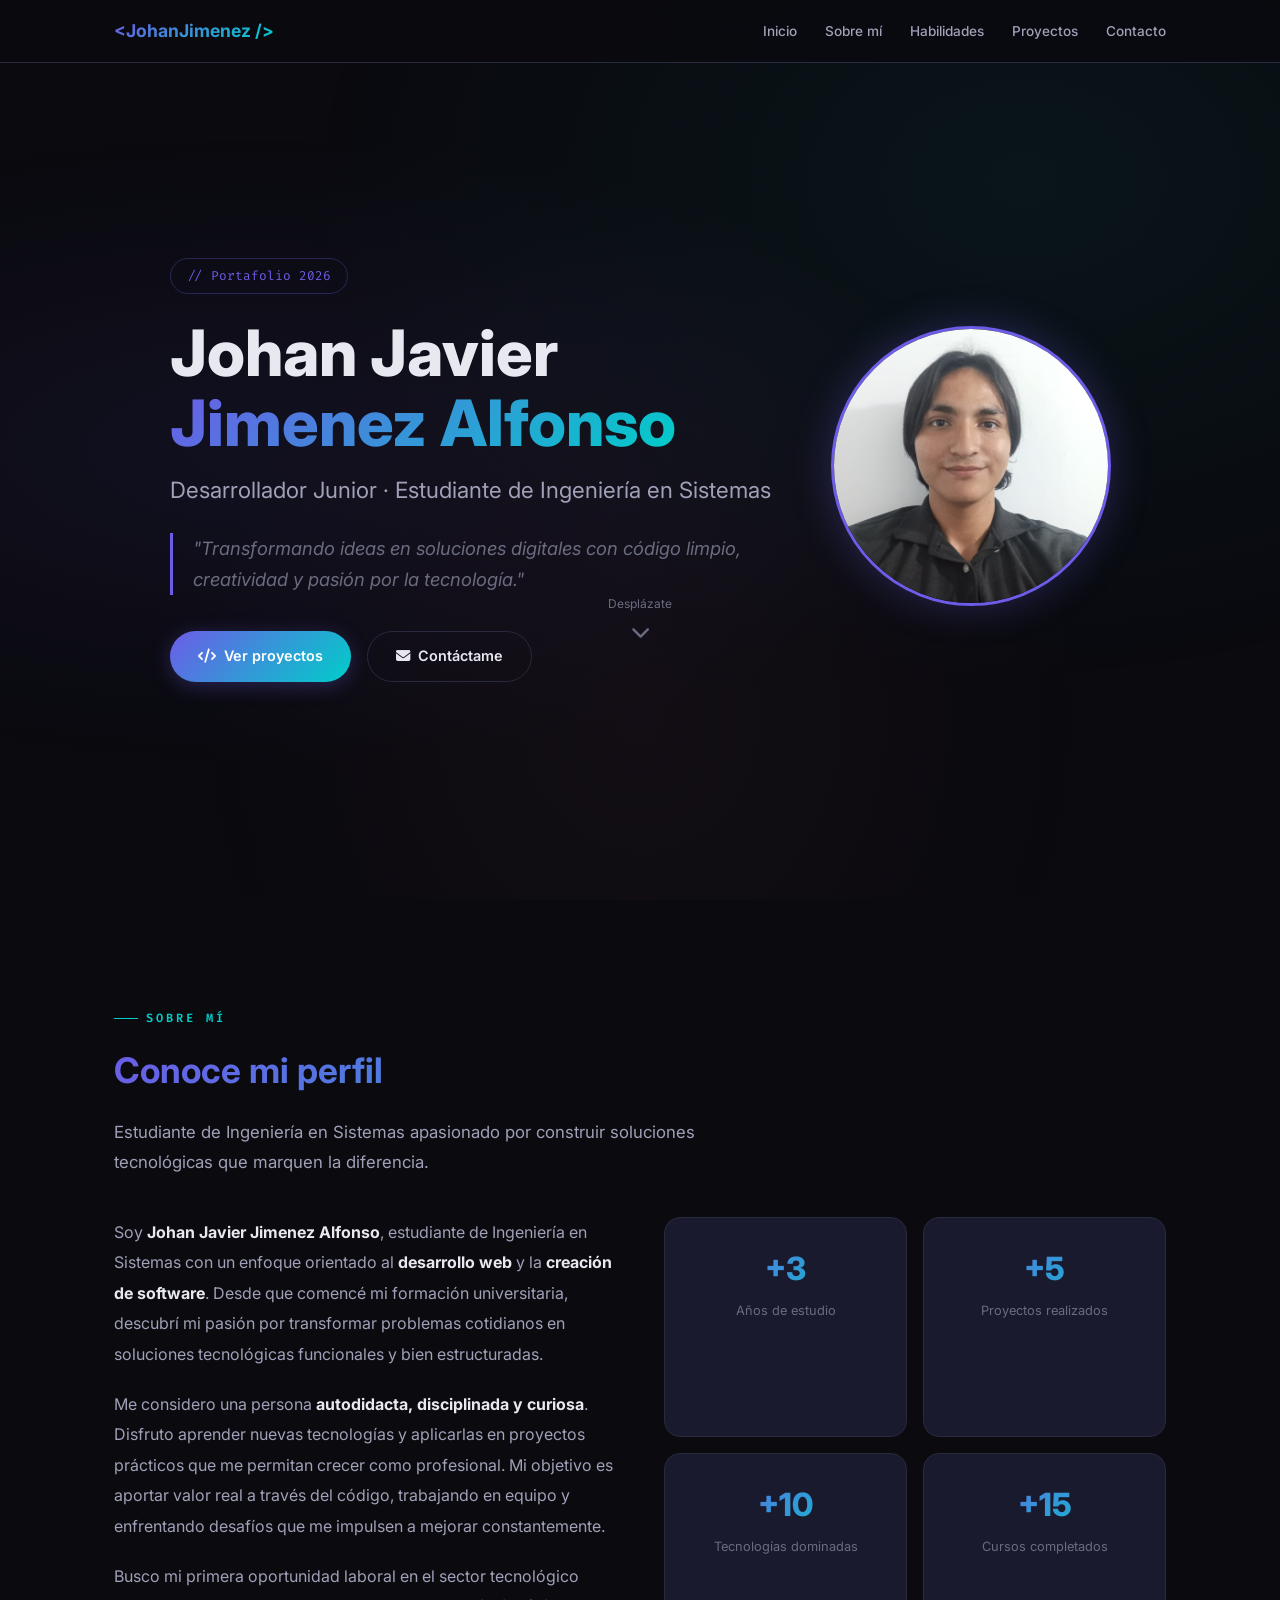
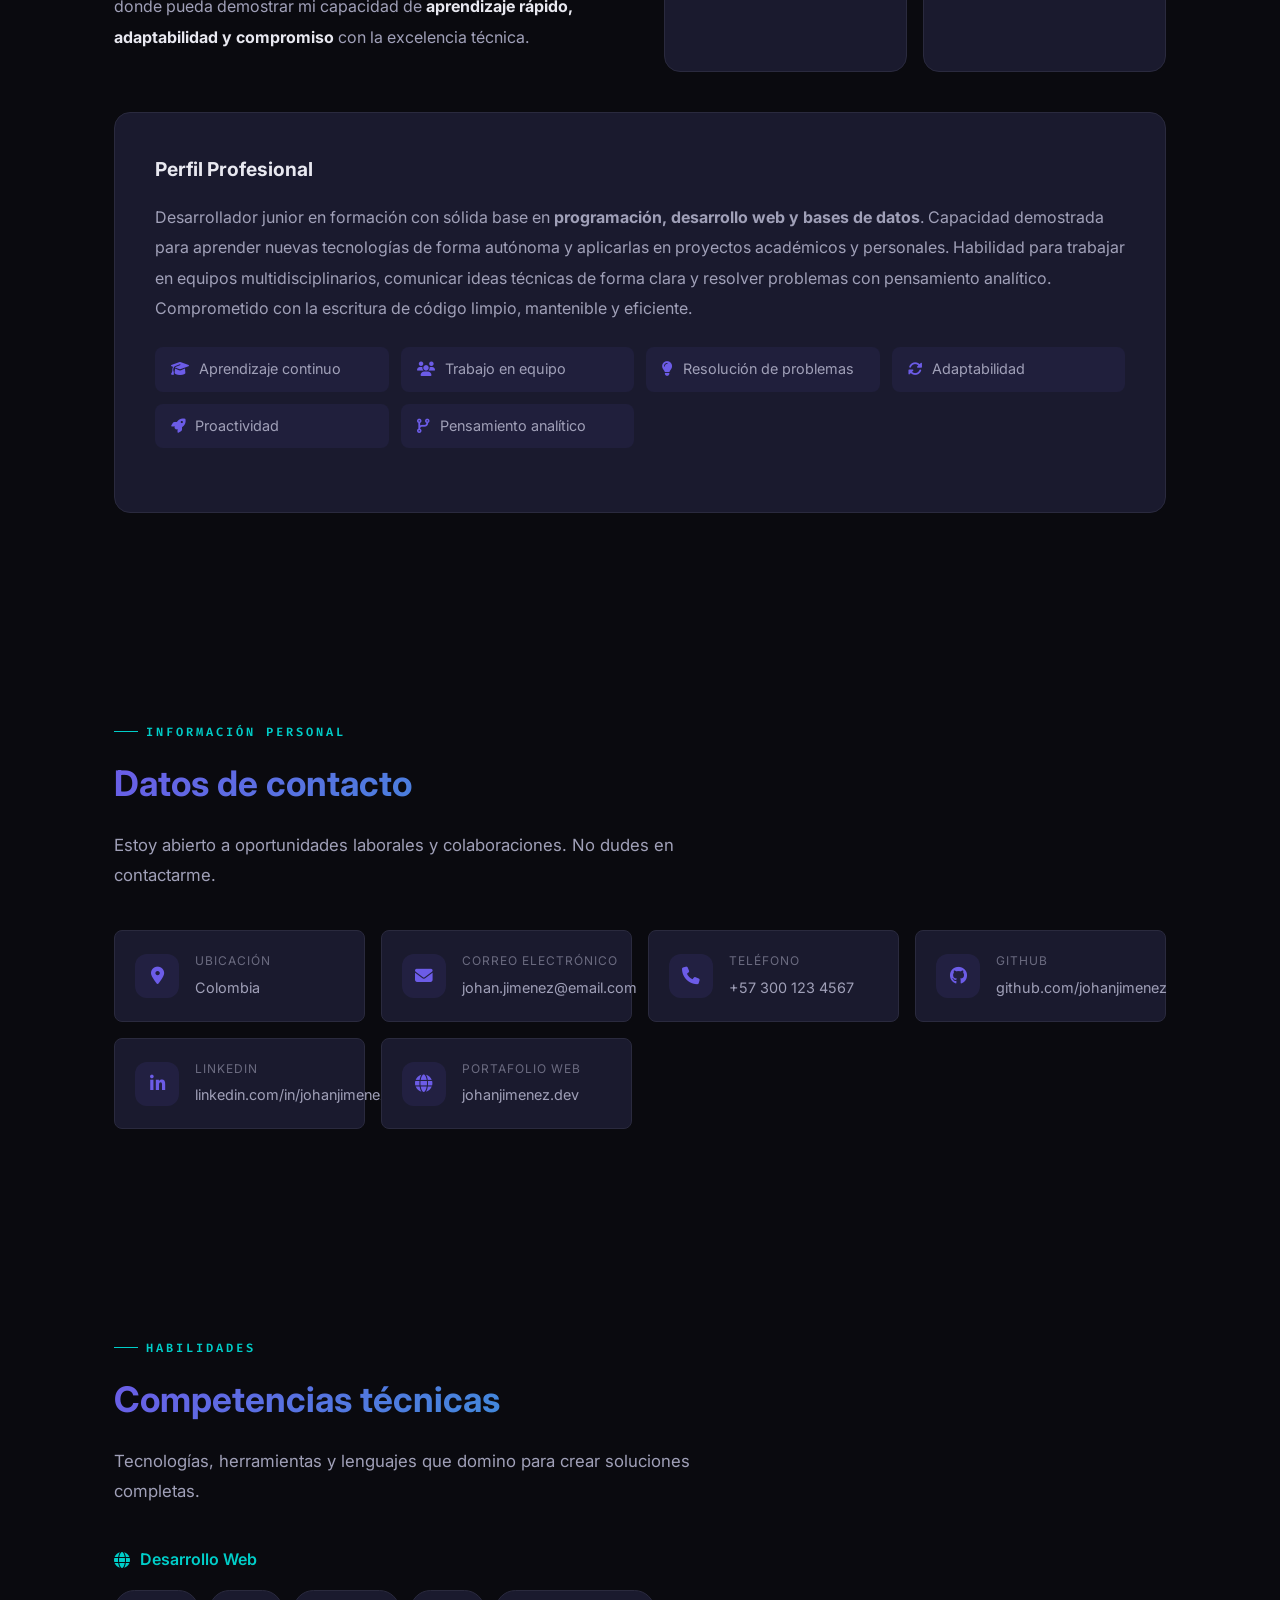
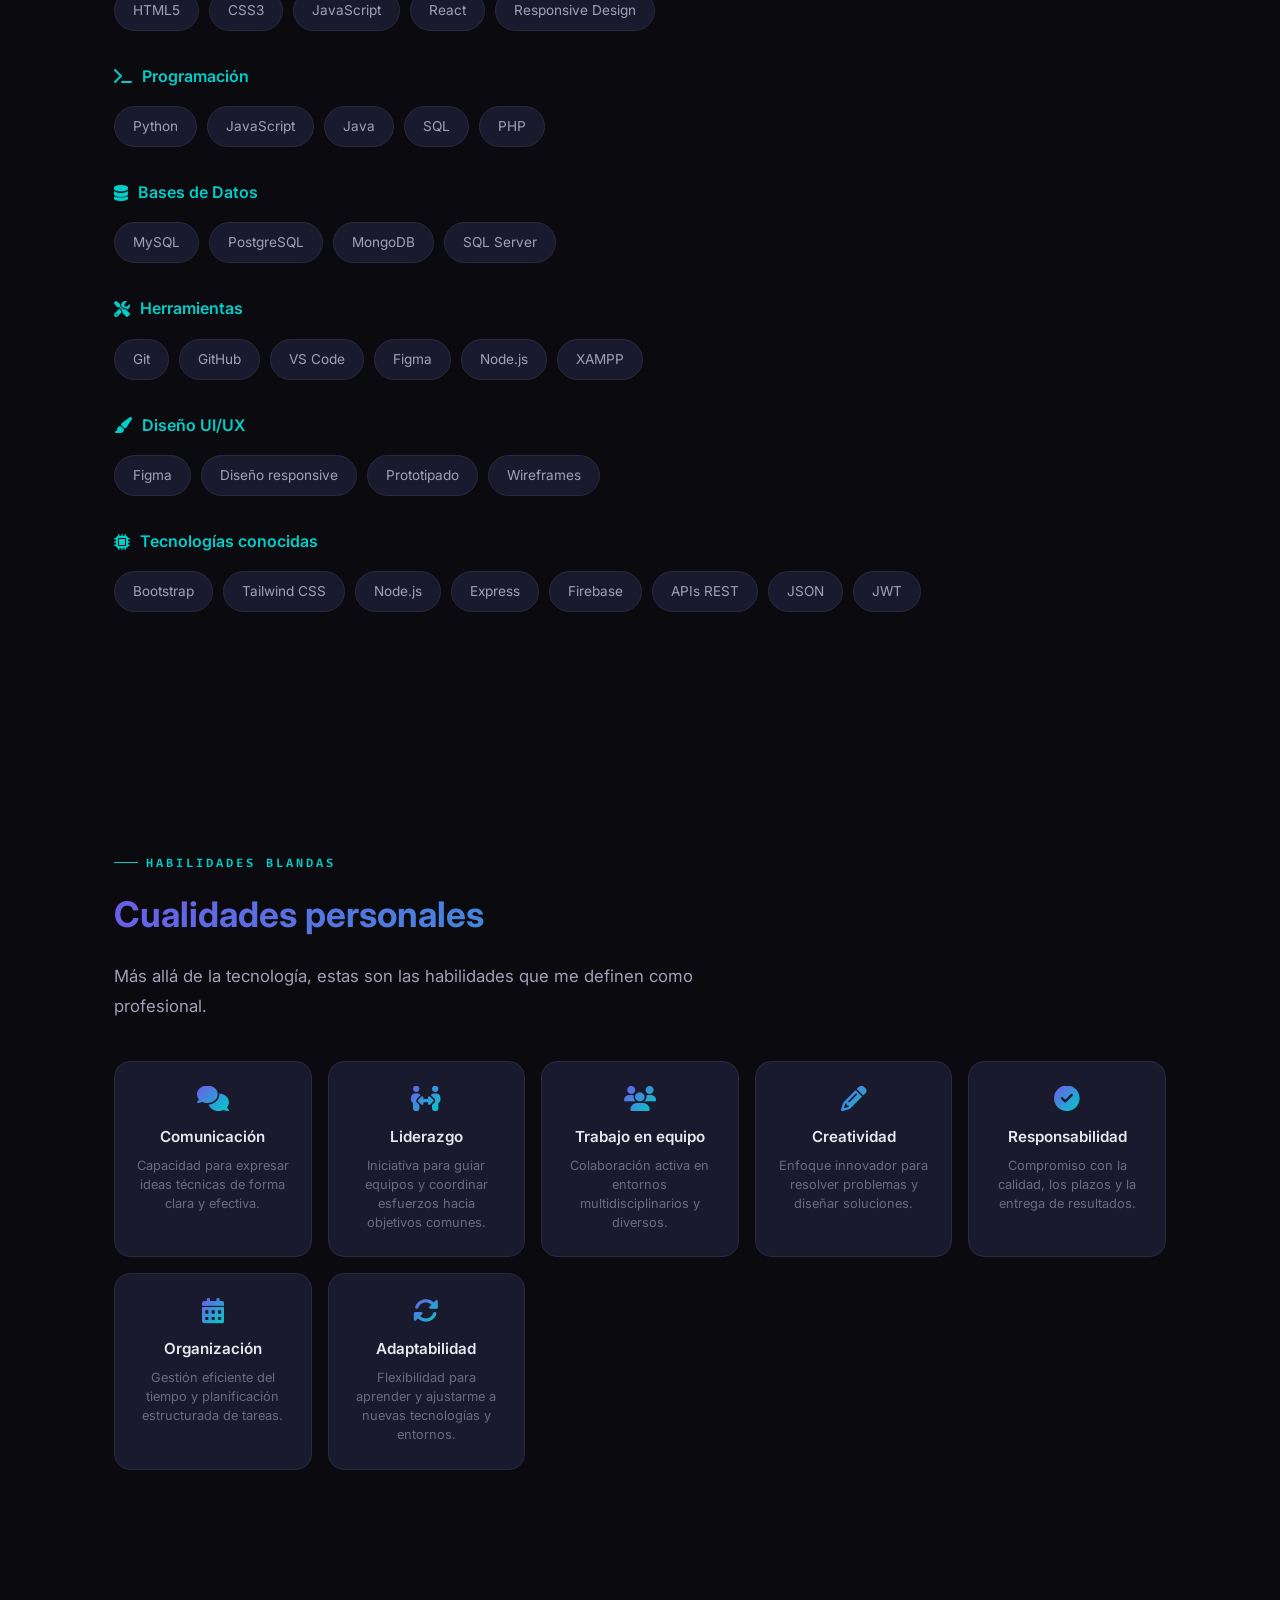
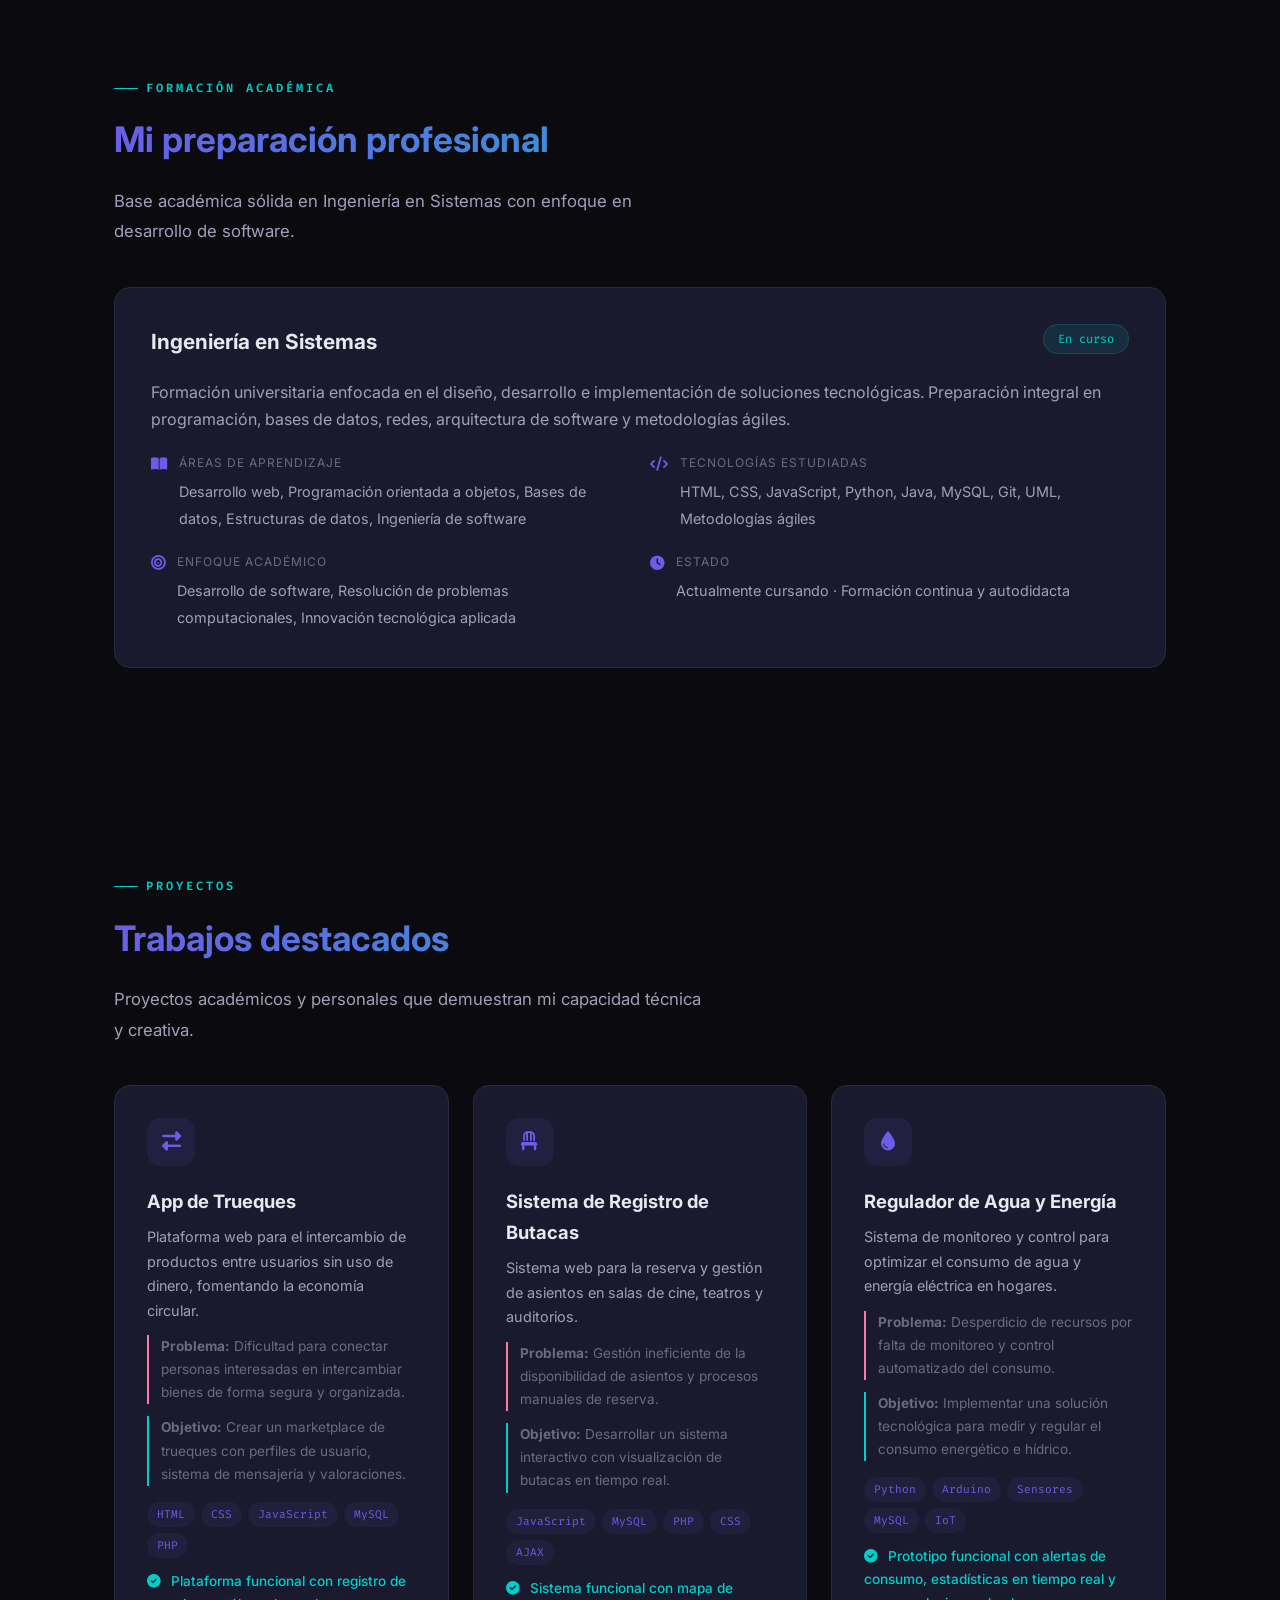
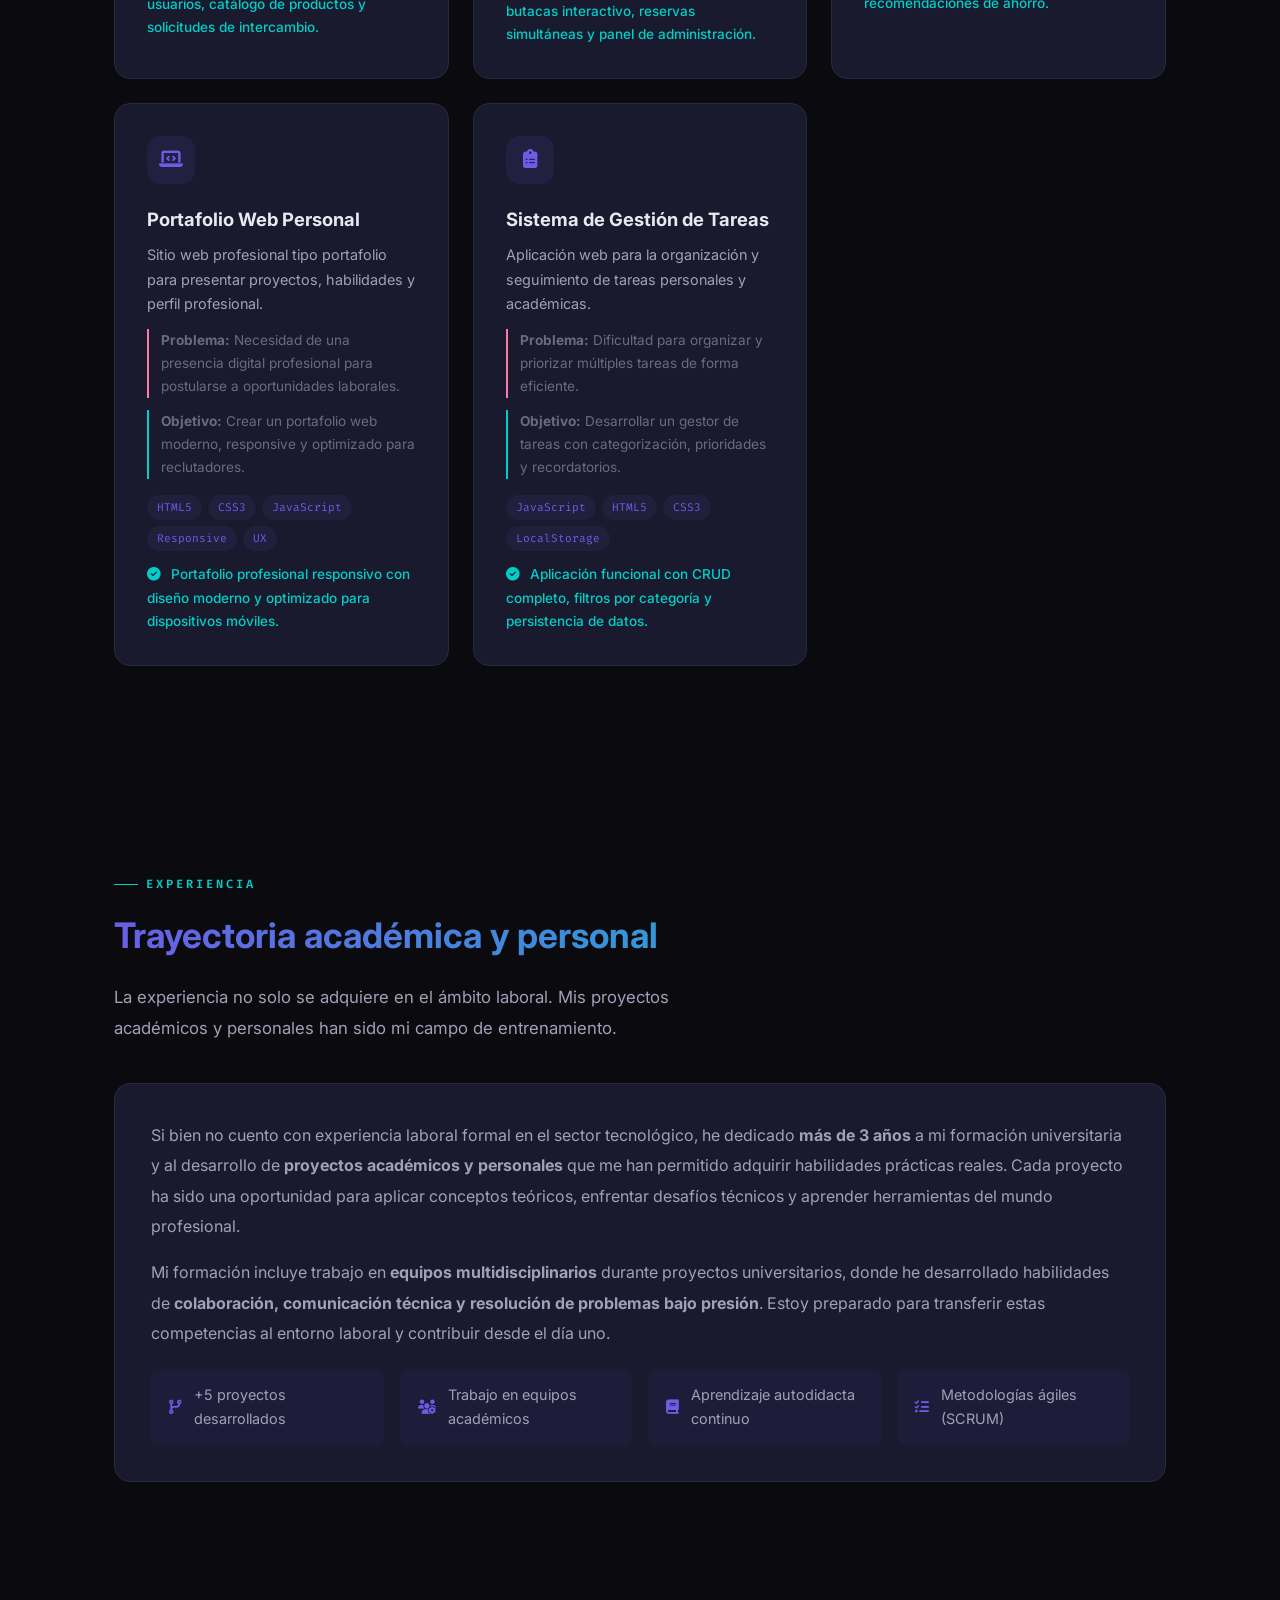
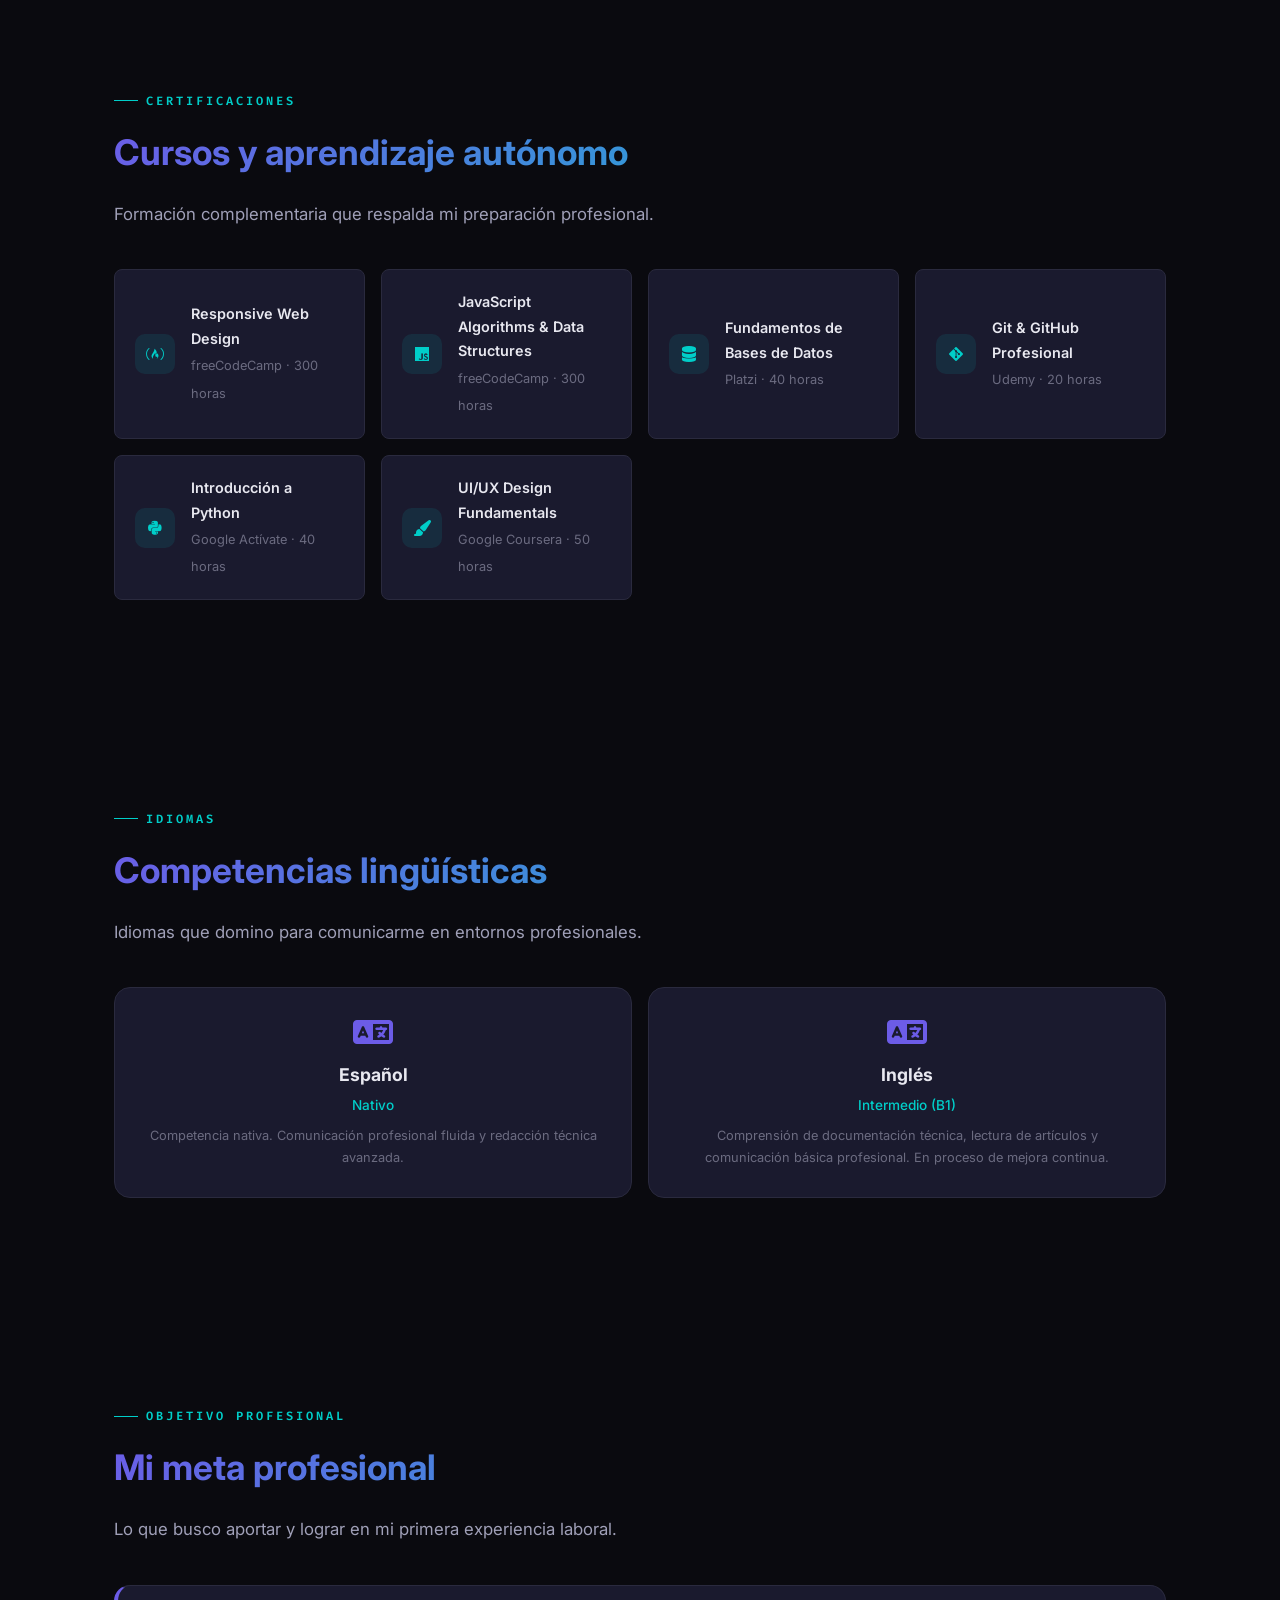
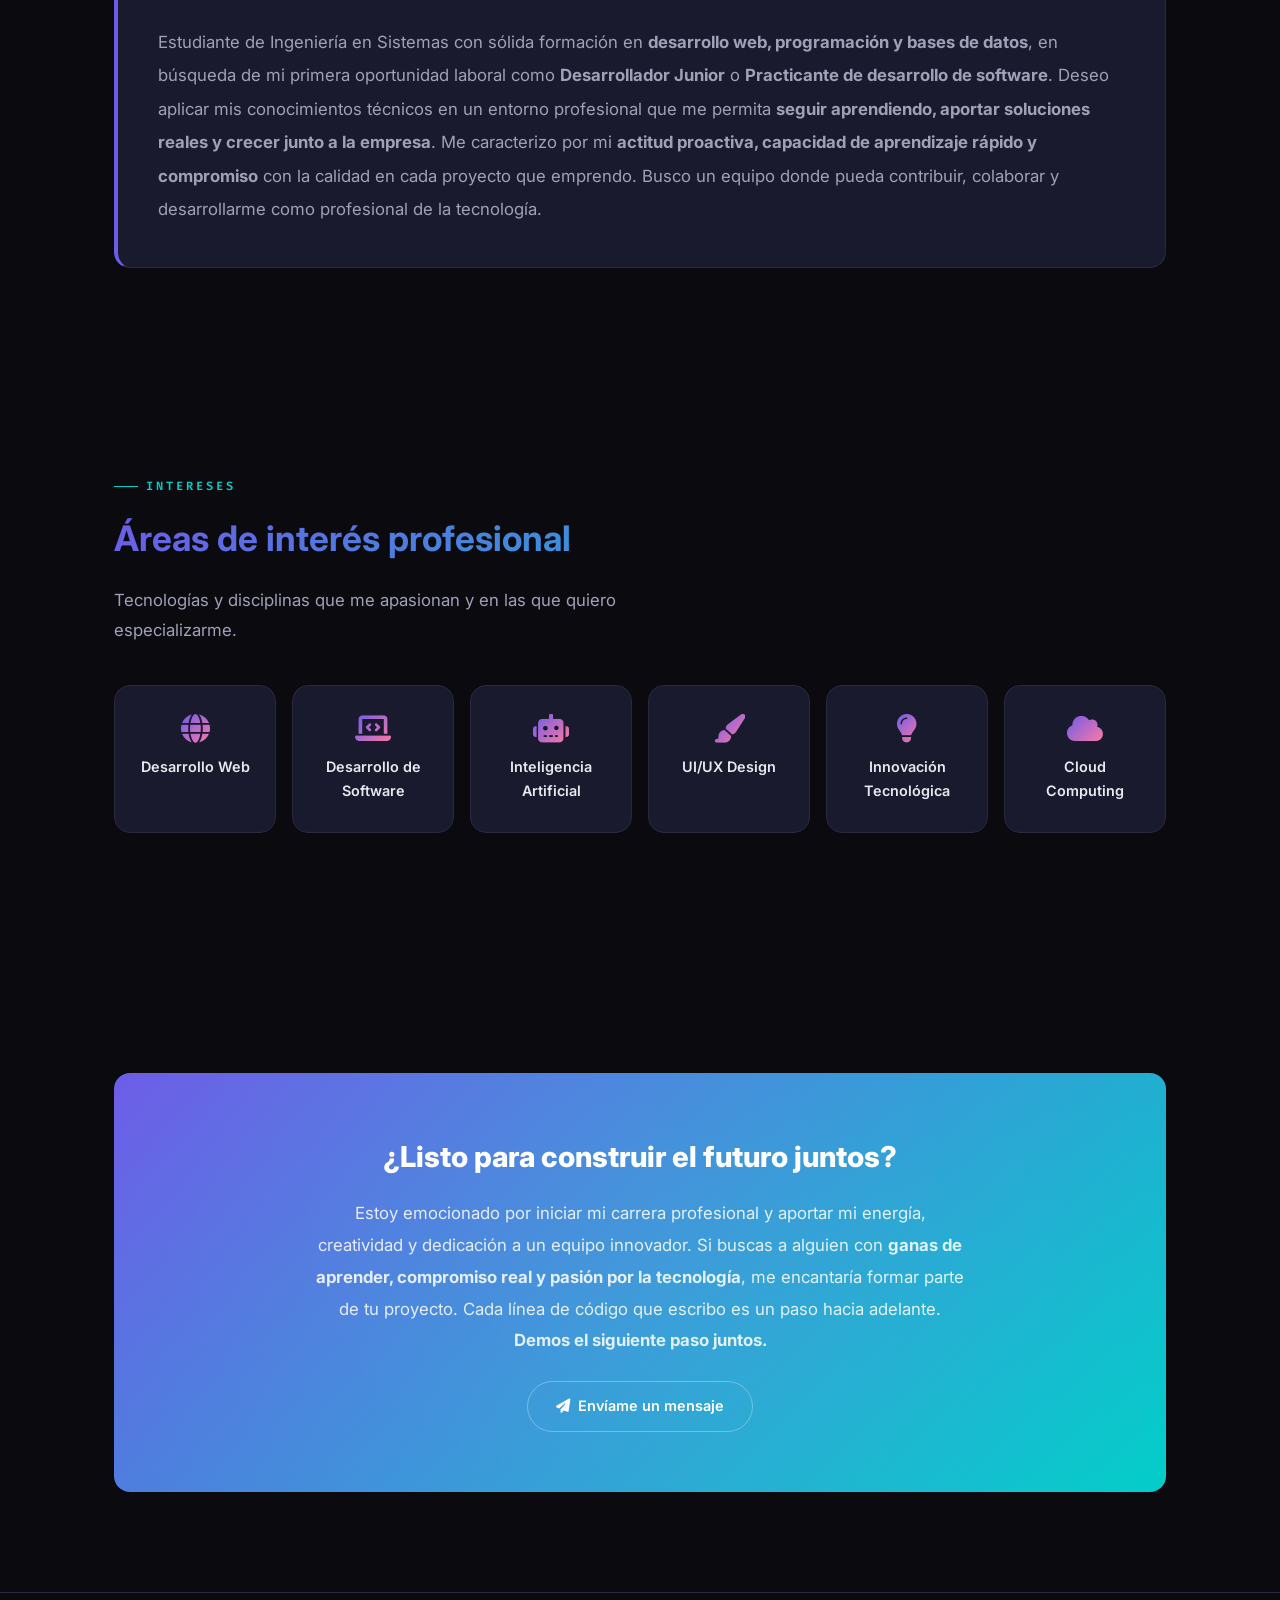
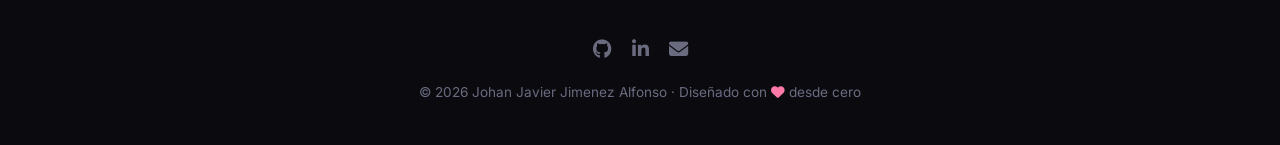
==== index.html @ e9d99a7e "Moviendo index a raiz" ====
<!DOCTYPE html>
<html lang="es">
<head>
    <meta charset="UTF-8">
    <meta name="viewport" content="width=device-width, initial-scale=1.0">
    <title>Johan Javier Jimenez Alfonso | Portafolio</title>
    <link rel="preconnect" href="https://fonts.googleapis.com">
    <link href="https://fonts.googleapis.com/css2?family=Inter:wght@300;400;500;600;700;800&family=Fira+Code:wght@400;500&display=swap" rel="stylesheet">
    <link rel="stylesheet" href="https://cdnjs.cloudflare.com/ajax/libs/font-awesome/6.5.1/css/all.min.css">
    <style>
        :root {
            --bg-primary: #0a0a0f;
            --bg-secondary: #12121a;
            --bg-card: #1a1a2e;
            --bg-card-hover: #1f1f35;
            --text-primary: #e8e8f0;
            --text-secondary: #a0a0b8;
            --text-muted: #6b6b80;
            --accent-1: #6c5ce7;
            --accent-2: #00cec9;
            --accent-3: #fd79a8;
            --accent-gradient: linear-gradient(135deg, #6c5ce7, #00cec9);
            --accent-gradient-2: linear-gradient(135deg, #6c5ce7, #fd79a8);
            --border-color: #2a2a3e;
            --shadow: 0 8px 32px rgba(0, 0, 0, 0.4);
            --radius: 16px;
            --radius-sm: 8px;
        }

        * {
            margin: 0;
            padding: 0;
            box-sizing: border-box;
        }

        html {
            scroll-behavior: smooth;
        }

        body {
            font-family: 'Inter', -apple-system, BlinkMacSystemFont, sans-serif;
            background: var(--bg-primary);
            color: var(--text-primary);
            line-height: 1.7;
            overflow-x: hidden;
        }

        body::before {
            content: '';
            position: fixed;
            top: 0;
            left: 0;
            width: 100%;
            height: 100%;
            background: radial-gradient(ellipse at 20% 50%, rgba(108, 92, 231, 0.08) 0%, transparent 50%),
                        radial-gradient(ellipse at 80% 20%, rgba(0, 206, 201, 0.06) 0%, transparent 50%),
                        radial-gradient(ellipse at 50% 80%, rgba(253, 121, 168, 0.04) 0%, transparent 50%);
            pointer-events: none;
            z-index: 0;
        }

        .container {
            max-width: 1100px;
            margin: 0 auto;
            padding: 0 24px;
            position: relative;
            z-index: 1;
        }

        nav {
            position: fixed;
            top: 0;
            left: 0;
            width: 100%;
            padding: 16px 0;
            background: rgba(10, 10, 15, 0.85);
            backdrop-filter: blur(20px);
            -webkit-backdrop-filter: blur(20px);
            border-bottom: 1px solid var(--border-color);
            z-index: 1000;
        }

        nav .container {
            display: flex;
            justify-content: space-between;
            align-items: center;
        }

        .nav-logo {
            font-size: 1.1rem;
            font-weight: 700;
            background: var(--accent-gradient);
            -webkit-background-clip: text;
            -webkit-text-fill-color: transparent;
            background-clip: text;
        }

        .nav-links {
            display: flex;
            gap: 28px;
            list-style: none;
        }

        .nav-links a {
            color: var(--text-secondary);
            text-decoration: none;
            font-size: 0.85rem;
            font-weight: 500;
            transition: color 0.3s;
            position: relative;
        }

        .nav-links a::after {
            content: '';
            position: absolute;
            bottom: -4px;
            left: 0;
            width: 0;
            height: 2px;
            background: var(--accent-gradient);
            transition: width 0.3s;
        }

        .nav-links a:hover {
            color: var(--text-primary);
        }

        .nav-links a:hover::after {
            width: 100%;
        }

        .nav-toggle {
            display: none;
            flex-direction: column;
            gap: 5px;
            cursor: pointer;
            background: none;
            border: none;
            padding: 4px;
        }

        .nav-toggle span {
            width: 24px;
            height: 2px;
            background: var(--text-primary);
            border-radius: 2px;
            transition: 0.3s;
        }

        section {
            padding: 100px 0;
        }

        .section-label {
            display: inline-flex;
            align-items: center;
            gap: 8px;
            font-size: 0.75rem;
            font-weight: 600;
            text-transform: uppercase;
            letter-spacing: 3px;
            color: var(--accent-2);
            margin-bottom: 12px;
            font-family: 'Fira Code', monospace;
        }

        .section-label::before {
            content: '';
            width: 24px;
            height: 1px;
            background: var(--accent-2);
        }

        .section-title {
            font-size: 2.2rem;
            font-weight: 700;
            margin-bottom: 16px;
            background: var(--accent-gradient);
            -webkit-background-clip: text;
            -webkit-text-fill-color: transparent;
            background-clip: text;
        }

        .section-subtitle {
            font-size: 1.05rem;
            color: var(--text-secondary);
            max-width: 600px;
            line-height: 1.8;
        }

        .hero {
            min-height: 100vh;
            display: flex;
            align-items: center;
            padding: 120px 0 80px;
            position: relative;
        }

        .hero-content {
            max-width: 800px;
        }

        .hero-wrapper {
            display: flex;
            align-items: center;
            gap: 60px;
        }

        .hero-image {
            flex-shrink: 0;
            animation: fadeInUp 0.6s ease-out 0.15s both;
        }

        .hero-image img {
            width: 280px;
            height: 280px;
            border-radius: 50%;
            object-fit: cover;
            border: 3px solid var(--accent-1);
            box-shadow: 0 0 40px rgba(108, 92, 231, 0.3);
            transition: transform 0.3s, box-shadow 0.3s;
        }

        .hero-image img:hover {
            transform: scale(1.05);
            box-shadow: 0 0 60px rgba(108, 92, 231, 0.5);
        }

        @media (max-width: 768px) {
            .hero-wrapper {
                flex-direction: column-reverse;
                gap: 32px;
                text-align: center;
            }
            .hero-image img {
                width: 200px;
                height: 200px;
            }
            .hero-phrase {
                margin-left: auto;
                margin-right: auto;
            }
            .hero-buttons {
                justify-content: center;
            }
        }

        .hero-badge {
            display: inline-block;
            padding: 6px 16px;
            border: 1px solid rgba(108, 92, 231, 0.3);
            border-radius: 100px;
            font-size: 0.8rem;
            color: var(--accent-1);
            margin-bottom: 24px;
            font-family: 'Fira Code', monospace;
            animation: fadeInUp 0.6s ease-out;
        }

        .hero-name {
            font-size: 4rem;
            font-weight: 800;
            line-height: 1.1;
            margin-bottom: 12px;
            animation: fadeInUp 0.6s ease-out 0.1s both;
        }

        .hero-name span {
            background: var(--accent-gradient);
            -webkit-background-clip: text;
            -webkit-text-fill-color: transparent;
            background-clip: text;
        }

        .hero-title {
            font-size: 1.4rem;
            font-weight: 400;
            color: var(--text-secondary);
            margin-bottom: 24px;
            animation: fadeInUp 0.6s ease-out 0.2s both;
        }

        .hero-phrase {
            font-size: 1.15rem;
            color: var(--text-muted);
            border-left: 3px solid var(--accent-1);
            padding-left: 20px;
            margin-bottom: 36px;
            font-style: italic;
            max-width: 600px;
            animation: fadeInUp 0.6s ease-out 0.3s both;
        }

        .hero-buttons {
            display: flex;
            gap: 16px;
            flex-wrap: wrap;
            animation: fadeInUp 0.6s ease-out 0.4s both;
        }

        .btn {
            display: inline-flex;
            align-items: center;
            gap: 8px;
            padding: 12px 28px;
            border-radius: 100px;
            font-size: 0.9rem;
            font-weight: 600;
            text-decoration: none;
            transition: all 0.3s;
            cursor: pointer;
            border: none;
            font-family: 'Inter', sans-serif;
        }

        .btn-primary {
            background: var(--accent-gradient);
            color: white;
            box-shadow: 0 4px 20px rgba(108, 92, 231, 0.3);
        }

        .btn-primary:hover {
            transform: translateY(-2px);
            box-shadow: 0 8px 30px rgba(108, 92, 231, 0.4);
        }

        .btn-outline {
            border: 1px solid var(--border-color);
            color: var(--text-primary);
            background: transparent;
        }

        .btn-outline:hover {
            border-color: var(--accent-1);
            background: rgba(108, 92, 231, 0.08);
            transform: translateY(-2px);
        }

        .hero-scroll {
            position: absolute;
            bottom: 40px;
            left: 50%;
            transform: translateX(-50%);
            display: flex;
            flex-direction: column;
            align-items: center;
            gap: 8px;
            color: var(--text-muted);
            font-size: 0.75rem;
            animation: bounce 2s infinite;
            cursor: pointer;
        }

        .hero-scroll i {
            font-size: 1.2rem;
        }

        .about-grid {
            display: grid;
            grid-template-columns: 1fr 1fr;
            gap: 48px;
            margin-top: 40px;
        }

        .about-text p {
            color: var(--text-secondary);
            margin-bottom: 20px;
            font-size: 1rem;
            line-height: 1.9;
        }

        .about-text strong {
            color: var(--text-primary);
        }

        .about-stats {
            display: grid;
            grid-template-columns: 1fr 1fr;
            gap: 16px;
        }

        .stat-card {
            background: var(--bg-card);
            border: 1px solid var(--border-color);
            border-radius: var(--radius);
            padding: 24px;
            text-align: center;
            transition: all 0.3s;
        }

        .stat-card:hover {
            border-color: var(--accent-1);
            transform: translateY(-4px);
            box-shadow: var(--shadow);
        }

        .stat-number {
            font-size: 2rem;
            font-weight: 800;
            background: var(--accent-gradient);
            -webkit-background-clip: text;
            -webkit-text-fill-color: transparent;
            background-clip: text;
        }

        .stat-label {
            font-size: 0.8rem;
            color: var(--text-muted);
            margin-top: 4px;
        }

        .profile-card {
            background: var(--bg-card);
            border: 1px solid var(--border-color);
            border-radius: var(--radius);
            padding: 40px;
            margin-top: 40px;
        }

        .profile-card p {
            color: var(--text-secondary);
            margin-bottom: 16px;
            line-height: 1.9;
        }

        .profile-card p:last-child {
            margin-bottom: 0;
        }

        .profile-traits {
            display: grid;
            grid-template-columns: repeat(auto-fit, minmax(200px, 1fr));
            gap: 12px;
            margin: 24px 0;
        }

        .trait {
            display: flex;
            align-items: center;
            gap: 10px;
            padding: 10px 16px;
            background: rgba(108, 92, 231, 0.08);
            border-radius: var(--radius-sm);
            font-size: 0.9rem;
            color: var(--text-secondary);
        }

        .trait i {
            color: var(--accent-1);
            font-size: 0.9rem;
        }

        .contact-grid {
            display: grid;
            grid-template-columns: repeat(auto-fit, minmax(240px, 1fr));
            gap: 16px;
            margin-top: 40px;
        }

        .contact-item {
            display: flex;
            align-items: center;
            gap: 16px;
            padding: 20px;
            background: var(--bg-card);
            border: 1px solid var(--border-color);
            border-radius: var(--radius-sm);
            transition: all 0.3s;
            text-decoration: none;
            color: var(--text-primary);
        }

        .contact-item:hover {
            border-color: var(--accent-1);
            transform: translateY(-2px);
        }

        .contact-icon {
            width: 44px;
            height: 44px;
            display: flex;
            align-items: center;
            justify-content: center;
            border-radius: 12px;
            background: rgba(108, 92, 231, 0.1);
            color: var(--accent-1);
            font-size: 1.1rem;
            flex-shrink: 0;
        }

        .contact-info label {
            display: block;
            font-size: 0.75rem;
            color: var(--text-muted);
            text-transform: uppercase;
            letter-spacing: 1px;
            margin-bottom: 2px;
        }

        .contact-info span {
            font-size: 0.9rem;
            color: var(--text-secondary);
        }

        .skills-container {
            margin-top: 40px;
        }

        .skills-category {
            margin-bottom: 32px;
        }

        .skills-category-title {
            font-size: 1rem;
            font-weight: 600;
            color: var(--accent-2);
            margin-bottom: 16px;
            display: flex;
            align-items: center;
            gap: 10px;
        }

        .skills-grid {
            display: flex;
            flex-wrap: wrap;
            gap: 10px;
        }

        .skill-tag {
            padding: 8px 18px;
            background: var(--bg-card);
            border: 1px solid var(--border-color);
            border-radius: 100px;
            font-size: 0.85rem;
            color: var(--text-secondary);
            transition: all 0.3s;
        }

        .skill-tag:hover {
            border-color: var(--accent-1);
            background: rgba(108, 92, 231, 0.08);
            color: var(--text-primary);
            transform: translateY(-2px);
        }

        .soft-skills-grid {
            display: grid;
            grid-template-columns: repeat(auto-fit, minmax(180px, 1fr));
            gap: 16px;
            margin-top: 40px;
        }

        .soft-skill-card {
            background: var(--bg-card);
            border: 1px solid var(--border-color);
            border-radius: var(--radius);
            padding: 24px 20px;
            text-align: center;
            transition: all 0.3s;
        }

        .soft-skill-card:hover {
            border-color: var(--accent-1);
            transform: translateY(-4px);
            box-shadow: var(--shadow);
        }

        .soft-skill-card i {
            font-size: 1.6rem;
            margin-bottom: 12px;
            background: var(--accent-gradient);
            -webkit-background-clip: text;
            -webkit-text-fill-color: transparent;
            background-clip: text;
        }

        .soft-skill-card h4 {
            font-size: 0.95rem;
            font-weight: 600;
            margin-bottom: 6px;
        }

        .soft-skill-card p {
            font-size: 0.8rem;
            color: var(--text-muted);
            line-height: 1.5;
        }

        .education-card {
            background: var(--bg-card);
            border: 1px solid var(--border-color);
            border-radius: var(--radius);
            padding: 36px;
            margin-top: 40px;
        }

        .education-header {
            display: flex;
            justify-content: space-between;
            align-items: flex-start;
            flex-wrap: wrap;
            gap: 12px;
            margin-bottom: 20px;
        }

        .education-header h3 {
            font-size: 1.3rem;
            font-weight: 700;
        }

        .education-badge {
            padding: 4px 14px;
            background: rgba(0, 206, 201, 0.1);
            border: 1px solid rgba(0, 206, 201, 0.2);
            border-radius: 100px;
            font-size: 0.75rem;
            color: var(--accent-2);
            font-family: 'Fira Code', monospace;
        }

        .education-details {
            display: grid;
            grid-template-columns: 1fr 1fr;
            gap: 20px;
            margin-top: 20px;
        }

        .education-detail-item {
            display: flex;
            gap: 12px;
        }

        .education-detail-item i {
            color: var(--accent-1);
            margin-top: 4px;
            font-size: 0.9rem;
        }

        .education-detail-item div label {
            display: block;
            font-size: 0.75rem;
            color: var(--text-muted);
            text-transform: uppercase;
            letter-spacing: 1px;
            margin-bottom: 4px;
        }

        .education-detail-item div span {
            font-size: 0.9rem;
            color: var(--text-secondary);
        }

        .projects-grid {
            display: grid;
            grid-template-columns: repeat(auto-fit, minmax(320px, 1fr));
            gap: 24px;
            margin-top: 40px;
        }

        .project-card {
            background: var(--bg-card);
            border: 1px solid var(--border-color);
            border-radius: var(--radius);
            padding: 32px;
            transition: all 0.3s;
        }

        .project-card:hover {
            border-color: var(--accent-1);
            transform: translateY(-6px);
            box-shadow: var(--shadow);
        }

        .project-icon {
            width: 48px;
            height: 48px;
            display: flex;
            align-items: center;
            justify-content: center;
            border-radius: 14px;
            background: rgba(108, 92, 231, 0.1);
            color: var(--accent-1);
            font-size: 1.2rem;
            margin-bottom: 20px;
        }

        .project-card h3 {
            font-size: 1.15rem;
            font-weight: 700;
            margin-bottom: 8px;
        }

        .project-card .project-desc {
            color: var(--text-secondary);
            font-size: 0.9rem;
            line-height: 1.7;
            margin-bottom: 12px;
        }

        .project-card .project-problem {
            font-size: 0.85rem;
            color: var(--text-muted);
            margin-bottom: 12px;
            padding-left: 12px;
            border-left: 2px solid var(--accent-3);
        }

        .project-card .project-goal {
            font-size: 0.85rem;
            color: var(--text-muted);
            margin-bottom: 16px;
            padding-left: 12px;
            border-left: 2px solid var(--accent-2);
        }

        .project-tech {
            display: flex;
            flex-wrap: wrap;
            gap: 6px;
            margin-bottom: 12px;
        }

        .project-tech span {
            padding: 3px 10px;
            background: rgba(108, 92, 231, 0.08);
            border-radius: 100px;
            font-size: 0.7rem;
            color: var(--accent-1);
            font-family: 'Fira Code', monospace;
        }

        .project-result {
            font-size: 0.85rem;
            color: var(--accent-2);
            font-weight: 500;
        }

        .project-result i {
            margin-right: 6px;
        }

        .experience-content {
            background: var(--bg-card);
            border: 1px solid var(--border-color);
            border-radius: var(--radius);
            padding: 36px;
            margin-top: 40px;
        }

        .experience-content p {
            color: var(--text-secondary);
            line-height: 1.9;
            margin-bottom: 16px;
        }

        .experience-highlights {
            display: grid;
            grid-template-columns: repeat(auto-fit, minmax(220px, 1fr));
            gap: 16px;
            margin-top: 20px;
        }

        .exp-highlight {
            display: flex;
            align-items: center;
            gap: 12px;
            padding: 14px 18px;
            background: rgba(108, 92, 231, 0.06);
            border-radius: var(--radius-sm);
            font-size: 0.9rem;
            color: var(--text-secondary);
        }

        .exp-highlight i {
            color: var(--accent-1);
        }

        .certs-grid {
            display: grid;
            grid-template-columns: repeat(auto-fit, minmax(250px, 1fr));
            gap: 16px;
            margin-top: 40px;
        }

        .cert-card {
            background: var(--bg-card);
            border: 1px solid var(--border-color);
            border-radius: var(--radius-sm);
            padding: 20px;
            display: flex;
            align-items: center;
            gap: 16px;
            transition: all 0.3s;
        }

        .cert-card:hover {
            border-color: var(--accent-1);
        }

        .cert-icon {
            width: 40px;
            height: 40px;
            display: flex;
            align-items: center;
            justify-content: center;
            border-radius: 10px;
            background: rgba(0, 206, 201, 0.1);
            color: var(--accent-2);
            flex-shrink: 0;
        }

        .cert-info h4 {
            font-size: 0.9rem;
            font-weight: 600;
        }

        .cert-info span {
            font-size: 0.8rem;
            color: var(--text-muted);
        }

        .languages-grid {
            display: grid;
            grid-template-columns: repeat(auto-fit, minmax(200px, 1fr));
            gap: 16px;
            margin-top: 40px;
        }

        .language-card {
            background: var(--bg-card);
            border: 1px solid var(--border-color);
            border-radius: var(--radius);
            padding: 28px 24px;
            text-align: center;
            transition: all 0.3s;
        }

        .language-card:hover {
            border-color: var(--accent-1);
            transform: translateY(-4px);
        }

        .language-card i {
            font-size: 2rem;
            margin-bottom: 12px;
            color: var(--accent-1);
        }

        .language-card h4 {
            font-size: 1.1rem;
            font-weight: 700;
            margin-bottom: 4px;
        }

        .language-card .level {
            font-size: 0.85rem;
            color: var(--accent-2);
            font-weight: 500;
        }

        .language-card .desc {
            font-size: 0.8rem;
            color: var(--text-muted);
            margin-top: 8px;
        }

        .objective-box {
            background: var(--bg-card);
            border: 1px solid var(--border-color);
            border-radius: var(--radius);
            padding: 40px;
            margin-top: 40px;
            border-left: 4px solid var(--accent-1);
        }

        .objective-box p {
            color: var(--text-secondary);
            line-height: 2;
            font-size: 1.05rem;
        }

        .interests-grid {
            display: grid;
            grid-template-columns: repeat(auto-fit, minmax(160px, 1fr));
            gap: 16px;
            margin-top: 40px;
        }

        .interest-card {
            background: var(--bg-card);
            border: 1px solid var(--border-color);
            border-radius: var(--radius);
            padding: 28px 20px;
            text-align: center;
            transition: all 0.3s;
        }

        .interest-card:hover {
            border-color: var(--accent-1);
            transform: translateY(-4px);
            box-shadow: var(--shadow);
        }

        .interest-card i {
            font-size: 1.8rem;
            margin-bottom: 12px;
            background: var(--accent-gradient-2);
            -webkit-background-clip: text;
            -webkit-text-fill-color: transparent;
            background-clip: text;
        }

        .interest-card h4 {
            font-size: 0.9rem;
            font-weight: 600;
        }

        .final-message {
            background: var(--accent-gradient);
            border-radius: var(--radius);
            padding: 60px 48px;
            text-align: center;
            margin-top: 40px;
            position: relative;
            overflow: hidden;
        }

        .final-message::before {
            content: '';
            position: absolute;
            top: -50%;
            left: -50%;
            width: 200%;
            height: 200%;
            background: radial-gradient(circle, rgba(255,255,255,0.05) 0%, transparent 60%);
            animation: rotate 20s linear infinite;
        }

        @keyframes rotate {
            from { transform: rotate(0deg); }
            to { transform: rotate(360deg); }
        }

        .final-message h2 {
            font-size: 1.8rem;
            font-weight: 800;
            color: white;
            margin-bottom: 16px;
            position: relative;
        }

        .final-message p {
            color: rgba(255, 255, 255, 0.85);
            font-size: 1.05rem;
            max-width: 650px;
            margin: 0 auto 24px;
            line-height: 1.9;
            position: relative;
        }

        .final-message .btn-outline {
            border-color: rgba(255,255,255,0.3);
            color: white;
            position: relative;
        }

        .final-message .btn-outline:hover {
            border-color: white;
            background: rgba(255,255,255,0.1);
        }

        footer {
            padding: 40px 0;
            border-top: 1px solid var(--border-color);
            text-align: center;
        }

        footer p {
            color: var(--text-muted);
            font-size: 0.85rem;
        }

        footer .social-links {
            display: flex;
            justify-content: center;
            gap: 20px;
            margin-bottom: 16px;
        }

        footer .social-links a {
            color: var(--text-muted);
            font-size: 1.2rem;
            transition: all 0.3s;
        }

        footer .social-links a:hover {
            color: var(--accent-1);
            transform: translateY(-2px);
        }

        @keyframes fadeInUp {
            from {
                opacity: 0;
                transform: translateY(30px);
            }
            to {
                opacity: 1;
                transform: translateY(0);
            }
        }

        @keyframes bounce {
            0%, 20%, 50%, 80%, 100% { transform: translateX(-50%) translateY(0); }
            40% { transform: translateX(-50%) translateY(-8px); }
            60% { transform: translateX(-50%) translateY(-4px); }
        }

        @media (max-width: 768px) {
            .hero-name {
                font-size: 2.5rem;
            }
            .hero-title {
                font-size: 1.1rem;
            }
            .section-title {
                font-size: 1.6rem;
            }
            .about-grid {
                grid-template-columns: 1fr;
                gap: 32px;
            }
            .nav-links {
                display: none;
                flex-direction: column;
                position: absolute;
                top: 100%;
                left: 0;
                width: 100%;
                background: rgba(10, 10, 15, 0.98);
                padding: 20px 24px;
                border-bottom: 1px solid var(--border-color);
            }
            .nav-links.active {
                display: flex;
            }
            .nav-toggle {
                display: flex;
            }
            .education-details {
                grid-template-columns: 1fr;
            }
            .projects-grid {
                grid-template-columns: 1fr;
            }
            .final-message {
                padding: 40px 24px;
            }
            .hero {
                padding: 100px 0 60px;
            }
            section {
                padding: 60px 0;
            }
            .profile-card {
                padding: 24px;
            }
            .experience-content {
                padding: 24px;
            }
            .objective-box {
                padding: 24px;
            }
            .education-card {
                padding: 24px;
            }
            .about-stats {
                grid-template-columns: 1fr 1fr;
            }
        }

        @media (max-width: 480px) {
            .hero-name {
                font-size: 1.8rem;
            }
            .container {
                padding: 0 16px;
            }
            .about-stats {
                grid-template-columns: 1fr;
            }
        }
    </style>
</head>
<body>

    <nav>
        <div class="container">
            <span class="nav-logo">&lt;JohanJimenez /&gt;</span>
            <button class="nav-toggle" id="navToggle" aria-label="Menú">
                <span></span><span></span><span></span>
            </button>
            <ul class="nav-links" id="navLinks">
                <li><a href="#inicio">Inicio</a></li>
                <li><a href="#sobre-mi">Sobre mí</a></li>
                <li><a href="#habilidades">Habilidades</a></li>
                <li><a href="#proyectos">Proyectos</a></li>
                <li><a href="#contacto">Contacto</a></li>
            </ul>
        </div>
    </nav>

    <section class="hero" id="inicio">
        <div class="container">
            <div class="hero-wrapper">
                <div class="hero-content">
                    <div class="hero-badge">// Portafolio 2026</div>
                    <h1 class="hero-name">Johan Javier<br><span>Jimenez Alfonso</span></h1>
                    <p class="hero-title">Desarrollador Junior &middot; Estudiante de Ingeniería en Sistemas</p>
                    <p class="hero-phrase">"Transformando ideas en soluciones digitales con código limpio, creatividad y pasión por la tecnología."</p>
                    <div class="hero-buttons">
                        <a href="#proyectos" class="btn btn-primary">
                            <i class="fas fa-code"></i> Ver proyectos
                        </a>
                        <a href="#contacto" class="btn btn-outline">
                            <i class="fas fa-envelope"></i> Contáctame
                        </a>
                    </div>
                </div>
                <div class="hero-image">
                    <img src="../img/WhatsApp Image 2026-06-14 at 11.45.46 AM.jpeg" alt="Johan Javier Jimenez Alfonso">
                </div>
            </div>
            <div class="hero-scroll">
                <span>Desplázate</span>
                <i class="fas fa-chevron-down"></i>
            </div>
        </div>
    </section>

    <section id="sobre-mi">
        <div class="container">
            <div class="section-label">Sobre mí</div>
            <h2 class="section-title">Conoce mi perfil</h2>
            <p class="section-subtitle">Estudiante de Ingeniería en Sistemas apasionado por construir soluciones tecnológicas que marquen la diferencia.</p>

            <div class="about-grid">
                <div class="about-text">
                    <p>
                        Soy <strong>Johan Javier Jimenez Alfonso</strong>, estudiante de Ingeniería en Sistemas con un enfoque 
                        orientado al <strong>desarrollo web</strong> y la <strong>creación de software</strong>. Desde que comencé 
                        mi formación universitaria, descubrí mi pasión por transformar problemas cotidianos en soluciones 
                        tecnológicas funcionales y bien estructuradas.
                    </p>
                    <p>
                        Me considero una persona <strong>autodidacta, disciplinada y curiosa</strong>. Disfruto aprender 
                        nuevas tecnologías y aplicarlas en proyectos prácticos que me permitan crecer como profesional. 
                        Mi objetivo es aportar valor real a través del código, trabajando en equipo y enfrentando 
                        desafíos que me impulsen a mejorar constantemente.
                    </p>
                    <p>
                        Busco mi primera oportunidad laboral en el sector tecnológico donde pueda demostrar mi 
                        capacidad de <strong>aprendizaje rápido, adaptabilidad y compromiso</strong> con la excelencia 
                        técnica.
                    </p>
                </div>
                <div class="about-stats">
                    <div class="stat-card">
                        <div class="stat-number">+3</div>
                        <div class="stat-label">Años de estudio</div>
                    </div>
                    <div class="stat-card">
                        <div class="stat-number">+5</div>
                        <div class="stat-label">Proyectos realizados</div>
                    </div>
                    <div class="stat-card">
                        <div class="stat-number">+10</div>
                        <div class="stat-label">Tecnologías dominadas</div>
                    </div>
                    <div class="stat-card">
                        <div class="stat-number">+15</div>
                        <div class="stat-label">Cursos completados</div>
                    </div>
                </div>
            </div>

            <div class="profile-card">
                <h3 style="margin-bottom: 16px; font-size: 1.2rem;">Perfil Profesional</h3>
                <p>
                    Desarrollador junior en formación con sólida base en <strong>programación, desarrollo web 
                    y bases de datos</strong>. Capacidad demostrada para aprender nuevas tecnologías de forma 
                    autónoma y aplicarlas en proyectos académicos y personales. Habilidad para trabajar en 
                    equipos multidisciplinarios, comunicar ideas técnicas de forma clara y resolver problemas 
                    con pensamiento analítico. Comprometido con la escritura de código limpio, mantenible 
                    y eficiente.
                </p>
                <div class="profile-traits">
                    <div class="trait"><i class="fas fa-graduation-cap"></i> Aprendizaje continuo</div>
                    <div class="trait"><i class="fas fa-users"></i> Trabajo en equipo</div>
                    <div class="trait"><i class="fas fa-lightbulb"></i> Resolución de problemas</div>
                    <div class="trait"><i class="fas fa-sync-alt"></i> Adaptabilidad</div>
                    <div class="trait"><i class="fas fa-rocket"></i> Proactividad</div>
                    <div class="trait"><i class="fas fa-code-branch"></i> Pensamiento analítico</div>
                </div>
            </div>
        </div>
    </section>

    <section id="info-personal">
        <div class="container">
            <div class="section-label">Información personal</div>
            <h2 class="section-title">Datos de contacto</h2>
            <p class="section-subtitle">Estoy abierto a oportunidades laborales y colaboraciones. No dudes en contactarme.</p>

            <div class="contact-grid">
                <a href="#" class="contact-item">
                    <div class="contact-icon"><i class="fas fa-map-marker-alt"></i></div>
                    <div class="contact-info">
                        <label>Ubicación</label>
                        <span>Colombia</span>
                    </div>
                </a>
                <a href="mailto:johan.jimenez@email.com" class="contact-item">
                    <div class="contact-icon"><i class="fas fa-envelope"></i></div>
                    <div class="contact-info">
                        <label>Correo electrónico</label>
                        <span>johan.jimenez@email.com</span>
                    </div>
                </a>
                <a href="tel:+573001234567" class="contact-item">
                    <div class="contact-icon"><i class="fas fa-phone"></i></div>
                    <div class="contact-info">
                        <label>Teléfono</label>
                        <span>+57 300 123 4567</span>
                    </div>
                </a>
                <a href="https://github.com/johanjimenez" target="_blank" class="contact-item">
                    <div class="contact-icon"><i class="fab fa-github"></i></div>
                    <div class="contact-info">
                        <label>GitHub</label>
                        <span>github.com/johanjimenez</span>
                    </div>
                </a>
                <a href="https://linkedin.com/in/johanjimenez" target="_blank" class="contact-item">
                    <div class="contact-icon"><i class="fab fa-linkedin-in"></i></div>
                    <div class="contact-info">
                        <label>LinkedIn</label>
                        <span>linkedin.com/in/johanjimenez</span>
                    </div>
                </a>
                <a href="#" class="contact-item">
                    <div class="contact-icon"><i class="fas fa-globe"></i></div>
                    <div class="contact-info">
                        <label>Portafolio web</label>
                        <span>johanjimenez.dev</span>
                    </div>
                </a>
            </div>
        </div>
    </section>

    <section id="habilidades">
        <div class="container">
            <div class="section-label">Habilidades</div>
            <h2 class="section-title">Competencias técnicas</h2>
            <p class="section-subtitle">Tecnologías, herramientas y lenguajes que domino para crear soluciones completas.</p>

            <div class="skills-container">
                <div class="skills-category">
                    <div class="skills-category-title"><i class="fas fa-globe"></i> Desarrollo Web</div>
                    <div class="skills-grid">
                        <span class="skill-tag">HTML5</span>
                        <span class="skill-tag">CSS3</span>
                        <span class="skill-tag">JavaScript</span>
                        <span class="skill-tag">React</span>
                        <span class="skill-tag">Responsive Design</span>
                    </div>
                </div>

                <div class="skills-category">
                    <div class="skills-category-title"><i class="fas fa-terminal"></i> Programación</div>
                    <div class="skills-grid">
                        <span class="skill-tag">Python</span>
                        <span class="skill-tag">JavaScript</span>
                        <span class="skill-tag">Java</span>
                        <span class="skill-tag">SQL</span>
                        <span class="skill-tag">PHP</span>
                    </div>
                </div>

                <div class="skills-category">
                    <div class="skills-category-title"><i class="fas fa-database"></i> Bases de Datos</div>
                    <div class="skills-grid">
                        <span class="skill-tag">MySQL</span>
                        <span class="skill-tag">PostgreSQL</span>
                        <span class="skill-tag">MongoDB</span>
                        <span class="skill-tag">SQL Server</span>
                    </div>
                </div>

                <div class="skills-category">
                    <div class="skills-category-title"><i class="fas fa-tools"></i> Herramientas</div>
                    <div class="skills-grid">
                        <span class="skill-tag">Git</span>
                        <span class="skill-tag">GitHub</span>
                        <span class="skill-tag">VS Code</span>
                        <span class="skill-tag">Figma</span>
                        <span class="skill-tag">Node.js</span>
                        <span class="skill-tag">XAMPP</span>
                    </div>
                </div>

                <div class="skills-category">
                    <div class="skills-category-title"><i class="fas fa-paint-brush"></i> Diseño UI/UX</div>
                    <div class="skills-grid">
                        <span class="skill-tag">Figma</span>
                        <span class="skill-tag">Diseño responsive</span>
                        <span class="skill-tag">Prototipado</span>
                        <span class="skill-tag">Wireframes</span>
                    </div>
                </div>

                <div class="skills-category">
                    <div class="skills-category-title"><i class="fas fa-microchip"></i> Tecnologías conocidas</div>
                    <div class="skills-grid">
                        <span class="skill-tag">Bootstrap</span>
                        <span class="skill-tag">Tailwind CSS</span>
                        <span class="skill-tag">Node.js</span>
                        <span class="skill-tag">Express</span>
                        <span class="skill-tag">Firebase</span>
                        <span class="skill-tag">APIs REST</span>
                        <span class="skill-tag">JSON</span>
                        <span class="skill-tag">JWT</span>
                    </div>
                </div>
            </div>
        </div>
    </section>

    <section id="habilidades-blandas">
        <div class="container">
            <div class="section-label">Habilidades blandas</div>
            <h2 class="section-title">Cualidades personales</h2>
            <p class="section-subtitle">Más allá de la tecnología, estas son las habilidades que me definen como profesional.</p>

            <div class="soft-skills-grid">
                <div class="soft-skill-card">
                    <i class="fas fa-comments"></i>
                    <h4>Comunicación</h4>
                    <p>Capacidad para expresar ideas técnicas de forma clara y efectiva.</p>
                </div>
                <div class="soft-skill-card">
                    <i class="fas fa-people-arrows"></i>
                    <h4>Liderazgo</h4>
                    <p>Iniciativa para guiar equipos y coordinar esfuerzos hacia objetivos comunes.</p>
                </div>
                <div class="soft-skill-card">
                    <i class="fas fa-users"></i>
                    <h4>Trabajo en equipo</h4>
                    <p>Colaboración activa en entornos multidisciplinarios y diversos.</p>
                </div>
                <div class="soft-skill-card">
                    <i class="fas fa-pencil-alt"></i>
                    <h4>Creatividad</h4>
                    <p>Enfoque innovador para resolver problemas y diseñar soluciones.</p>
                </div>
                <div class="soft-skill-card">
                    <i class="fas fa-check-circle"></i>
                    <h4>Responsabilidad</h4>
                    <p>Compromiso con la calidad, los plazos y la entrega de resultados.</p>
                </div>
                <div class="soft-skill-card">
                    <i class="fas fa-calendar-alt"></i>
                    <h4>Organización</h4>
                    <p>Gestión eficiente del tiempo y planificación estructurada de tareas.</p>
                </div>
                <div class="soft-skill-card">
                    <i class="fas fa-sync-alt"></i>
                    <h4>Adaptabilidad</h4>
                    <p>Flexibilidad para aprender y ajustarme a nuevas tecnologías y entornos.</p>
                </div>
            </div>
        </div>
    </section>

    <section id="formacion">
        <div class="container">
            <div class="section-label">Formación académica</div>
            <h2 class="section-title">Mi preparación profesional</h2>
            <p class="section-subtitle">Base académica sólida en Ingeniería en Sistemas con enfoque en desarrollo de software.</p>

            <div class="education-card">
                <div class="education-header">
                    <h3>Ingeniería en Sistemas</h3>
                    <span class="education-badge">En curso</span>
                </div>
                <p style="color: var(--text-secondary);">
                    Formación universitaria enfocada en el diseño, desarrollo e implementación de soluciones 
                    tecnológicas. Preparación integral en programación, bases de datos, redes, arquitectura 
                    de software y metodologías ágiles.
                </p>
                <div class="education-details">
                    <div class="education-detail-item">
                        <i class="fas fa-book-open"></i>
                        <div>
                            <label>Áreas de aprendizaje</label>
                            <span>Desarrollo web, Programación orientada a objetos, Bases de datos, Estructuras de datos, Ingeniería de software</span>
                        </div>
                    </div>
                    <div class="education-detail-item">
                        <i class="fas fa-code"></i>
                        <div>
                            <label>Tecnologías estudiadas</label>
                            <span>HTML, CSS, JavaScript, Python, Java, MySQL, Git, UML, Metodologías ágiles</span>
                        </div>
                    </div>
                    <div class="education-detail-item">
                        <i class="fas fa-bullseye"></i>
                        <div>
                            <label>Enfoque académico</label>
                            <span>Desarrollo de software, Resolución de problemas computacionales, Innovación tecnológica aplicada</span>
                        </div>
                    </div>
                    <div class="education-detail-item">
                        <i class="fas fa-clock"></i>
                        <div>
                            <label>Estado</label>
                            <span>Actualmente cursando &middot; Formación continua y autodidacta</span>
                        </div>
                    </div>
                </div>
            </div>
        </div>
    </section>

    <section id="proyectos">
        <div class="container">
            <div class="section-label">Proyectos</div>
            <h2 class="section-title">Trabajos destacados</h2>
            <p class="section-subtitle">Proyectos académicos y personales que demuestran mi capacidad técnica y creativa.</p>

            <div class="projects-grid">
                <div class="project-card">
                    <div class="project-icon"><i class="fas fa-exchange-alt"></i></div>
                    <h3>App de Trueques</h3>
                    <p class="project-desc">Plataforma web para el intercambio de productos entre usuarios sin uso de dinero, fomentando la economía circular.</p>
                    <p class="project-problem"><strong>Problema:</strong> Dificultad para conectar personas interesadas en intercambiar bienes de forma segura y organizada.</p>
                    <p class="project-goal"><strong>Objetivo:</strong> Crear un marketplace de trueques con perfiles de usuario, sistema de mensajería y valoraciones.</p>
                    <div class="project-tech">
                        <span>HTML</span><span>CSS</span><span>JavaScript</span><span>MySQL</span><span>PHP</span>
                    </div>
                    <p class="project-result"><i class="fas fa-check-circle"></i> Plataforma funcional con registro de usuarios, catálogo de productos y solicitudes de intercambio.</p>
                </div>

                <div class="project-card">
                    <div class="project-icon"><i class="fas fa-chair"></i></div>
                    <h3>Sistema de Registro de Butacas</h3>
                    <p class="project-desc">Sistema web para la reserva y gestión de asientos en salas de cine, teatros y auditorios.</p>
                    <p class="project-problem"><strong>Problema:</strong> Gestión ineficiente de la disponibilidad de asientos y procesos manuales de reserva.</p>
                    <p class="project-goal"><strong>Objetivo:</strong> Desarrollar un sistema interactivo con visualización de butacas en tiempo real.</p>
                    <div class="project-tech">
                        <span>JavaScript</span><span>MySQL</span><span>PHP</span><span>CSS</span><span>AJAX</span>
                    </div>
                    <p class="project-result"><i class="fas fa-check-circle"></i> Sistema funcional con mapa de butacas interactivo, reservas simultáneas y panel de administración.</p>
                </div>

                <div class="project-card">
                    <div class="project-icon"><i class="fas fa-tint"></i></div>
                    <h3>Regulador de Agua y Energía</h3>
                    <p class="project-desc">Sistema de monitoreo y control para optimizar el consumo de agua y energía eléctrica en hogares.</p>
                    <p class="project-problem"><strong>Problema:</strong> Desperdicio de recursos por falta de monitoreo y control automatizado del consumo.</p>
                    <p class="project-goal"><strong>Objetivo:</strong> Implementar una solución tecnológica para medir y regular el consumo energético e hídrico.</p>
                    <div class="project-tech">
                        <span>Python</span><span>Arduino</span><span>Sensores</span><span>MySQL</span><span>IoT</span>
                    </div>
                    <p class="project-result"><i class="fas fa-check-circle"></i> Prototipo funcional con alertas de consumo, estadísticas en tiempo real y recomendaciones de ahorro.</p>
                </div>

                <div class="project-card">
                    <div class="project-icon"><i class="fas fa-laptop-code"></i></div>
                    <h3>Portafolio Web Personal</h3>
                    <p class="project-desc">Sitio web profesional tipo portafolio para presentar proyectos, habilidades y perfil profesional.</p>
                    <p class="project-problem"><strong>Problema:</strong> Necesidad de una presencia digital profesional para postularse a oportunidades laborales.</p>
                    <p class="project-goal"><strong>Objetivo:</strong> Crear un portafolio web moderno, responsive y optimizado para reclutadores.</p>
                    <div class="project-tech">
                        <span>HTML5</span><span>CSS3</span><span>JavaScript</span><span>Responsive</span><span>UX</span>
                    </div>
                    <p class="project-result"><i class="fas fa-check-circle"></i> Portafolio profesional responsivo con diseño moderno y optimizado para dispositivos móviles.</p>
                </div>

                <div class="project-card">
                    <div class="project-icon"><i class="fas fa-clipboard-list"></i></div>
                    <h3>Sistema de Gestión de Tareas</h3>
                    <p class="project-desc">Aplicación web para la organización y seguimiento de tareas personales y académicas.</p>
                    <p class="project-problem"><strong>Problema:</strong> Dificultad para organizar y priorizar múltiples tareas de forma eficiente.</p>
                    <p class="project-goal"><strong>Objetivo:</strong> Desarrollar un gestor de tareas con categorización, prioridades y recordatorios.</p>
                    <div class="project-tech">
                        <span>JavaScript</span><span>HTML5</span><span>CSS3</span><span>LocalStorage</span>
                    </div>
                    <p class="project-result"><i class="fas fa-check-circle"></i> Aplicación funcional con CRUD completo, filtros por categoría y persistencia de datos.</p>
                </div>
            </div>
        </div>
    </section>

    <section id="experiencia">
        <div class="container">
            <div class="section-label">Experiencia</div>
            <h2 class="section-title">Trayectoria académica y personal</h2>
            <p class="section-subtitle">La experiencia no solo se adquiere en el ámbito laboral. Mis proyectos académicos y personales han sido mi campo de entrenamiento.</p>

            <div class="experience-content">
                <p>
                    Si bien no cuento con experiencia laboral formal en el sector tecnológico, he dedicado 
                    <strong>más de 3 años</strong> a mi formación universitaria y al desarrollo de <strong>proyectos 
                    académicos y personales</strong> que me han permitido adquirir habilidades prácticas reales. 
                    Cada proyecto ha sido una oportunidad para aplicar conceptos teóricos, enfrentar desafíos 
                    técnicos y aprender herramientas del mundo profesional.
                </p>
                <p>
                    Mi formación incluye trabajo en <strong>equipos multidisciplinarios</strong> durante proyectos 
                    universitarios, donde he desarrollado habilidades de <strong>colaboración, comunicación técnica 
                    y resolución de problemas bajo presión</strong>. Estoy preparado para transferir estas 
                    competencias al entorno laboral y contribuir desde el día uno.
                </p>
                <div class="experience-highlights">
                    <div class="exp-highlight"><i class="fas fa-code-branch"></i> +5 proyectos desarrollados</div>
                    <div class="exp-highlight"><i class="fas fa-users-cog"></i> Trabajo en equipos académicos</div>
                    <div class="exp-highlight"><i class="fas fa-book"></i> Aprendizaje autodidacta continuo</div>
                    <div class="exp-highlight"><i class="fas fa-tasks"></i> Metodologías ágiles (SCRUM)</div>
                </div>
            </div>
        </div>
    </section>

    <section id="certificaciones">
        <div class="container">
            <div class="section-label">Certificaciones</div>
            <h2 class="section-title">Cursos y aprendizaje autónomo</h2>
            <p class="section-subtitle">Formación complementaria que respalda mi preparación profesional.</p>

            <div class="certs-grid">
                <div class="cert-card">
                    <div class="cert-icon"><i class="fab fa-free-code-camp"></i></div>
                    <div class="cert-info">
                        <h4>Responsive Web Design</h4>
                        <span>freeCodeCamp &middot; 300 horas</span>
                    </div>
                </div>
                <div class="cert-card">
                    <div class="cert-icon"><i class="fab fa-js"></i></div>
                    <div class="cert-info">
                        <h4>JavaScript Algorithms & Data Structures</h4>
                        <span>freeCodeCamp &middot; 300 horas</span>
                    </div>
                </div>
                <div class="cert-card">
                    <div class="cert-icon"><i class="fas fa-database"></i></div>
                    <div class="cert-info">
                        <h4>Fundamentos de Bases de Datos</h4>
                        <span>Platzi &middot; 40 horas</span>
                    </div>
                </div>
                <div class="cert-card">
                    <div class="cert-icon"><i class="fab fa-git-alt"></i></div>
                    <div class="cert-info">
                        <h4>Git & GitHub Profesional</h4>
                        <span>Udemy &middot; 20 horas</span>
                    </div>
                </div>
                <div class="cert-card">
                    <div class="cert-icon"><i class="fab fa-python"></i></div>
                    <div class="cert-info">
                        <h4>Introducción a Python</h4>
                        <span>Google Actívate &middot; 40 horas</span>
                    </div>
                </div>
                <div class="cert-card">
                    <div class="cert-icon"><i class="fas fa-paint-brush"></i></div>
                    <div class="cert-info">
                        <h4>UI/UX Design Fundamentals</h4>
                        <span>Google Coursera &middot; 50 horas</span>
                    </div>
                </div>
            </div>
        </div>
    </section>

    <section id="idiomas">
        <div class="container">
            <div class="section-label">Idiomas</div>
            <h2 class="section-title">Competencias lingüísticas</h2>
            <p class="section-subtitle">Idiomas que domino para comunicarme en entornos profesionales.</p>

            <div class="languages-grid">
                <div class="language-card">
                    <i class="fas fa-language"></i>
                    <h4>Español</h4>
                    <p class="level">Nativo</p>
                    <p class="desc">Competencia nativa. Comunicación profesional fluida y redacción técnica avanzada.</p>
                </div>
                <div class="language-card">
                    <i class="fas fa-language"></i>
                    <h4>Inglés</h4>
                    <p class="level">Intermedio (B1)</p>
                    <p class="desc">Comprensión de documentación técnica, lectura de artículos y comunicación básica profesional. En proceso de mejora continua.</p>
                </div>
            </div>
        </div>
    </section>

    <section id="objetivo">
        <div class="container">
            <div class="section-label">Objetivo profesional</div>
            <h2 class="section-title">Mi meta profesional</h2>
            <p class="section-subtitle">Lo que busco aportar y lograr en mi primera experiencia laboral.</p>

            <div class="objective-box">
                <p>
                    Estudiante de Ingeniería en Sistemas con sólida formación en <strong>desarrollo web, programación 
                    y bases de datos</strong>, en búsqueda de mi primera oportunidad laboral como <strong>Desarrollador 
                    Junior</strong> o <strong>Practicante de desarrollo de software</strong>. Deseo aplicar mis 
                    conocimientos técnicos en un entorno profesional que me permita <strong>seguir aprendiendo, 
                    aportar soluciones reales y crecer junto a la empresa</strong>. Me caracterizo por mi 
                    <strong>actitud proactiva, capacidad de aprendizaje rápido y compromiso</strong> con la calidad 
                    en cada proyecto que emprendo. Busco un equipo donde pueda contribuir, colaborar y 
                    desarrollarme como profesional de la tecnología.
                </p>
            </div>
        </div>
    </section>

    <section id="intereses">
        <div class="container">
            <div class="section-label">Intereses</div>
            <h2 class="section-title">Áreas de interés profesional</h2>
            <p class="section-subtitle">Tecnologías y disciplinas que me apasionan y en las que quiero especializarme.</p>

            <div class="interests-grid">
                <div class="interest-card">
                    <i class="fas fa-globe"></i>
                    <h4>Desarrollo Web</h4>
                </div>
                <div class="interest-card">
                    <i class="fas fa-laptop-code"></i>
                    <h4>Desarrollo de Software</h4>
                </div>
                <div class="interest-card">
                    <i class="fas fa-robot"></i>
                    <h4>Inteligencia Artificial</h4>
                </div>
                <div class="interest-card">
                    <i class="fas fa-paint-brush"></i>
                    <h4>UI/UX Design</h4>
                </div>
                <div class="interest-card">
                    <i class="fas fa-lightbulb"></i>
                    <h4>Innovación Tecnológica</h4>
                </div>
                <div class="interest-card">
                    <i class="fas fa-cloud"></i>
                    <h4>Cloud Computing</h4>
                </div>
            </div>
        </div>
    </section>

    <section id="contacto">
        <div class="container">
            <div class="final-message">
                <h2>¿Listo para construir el futuro juntos?</h2>
                <p>
                    Estoy emocionado por iniciar mi carrera profesional y aportar mi energía, creatividad y 
                    dedicación a un equipo innovador. Si buscas a alguien con <strong>ganas de aprender, 
                    compromiso real y pasión por la tecnología</strong>, me encantaría formar parte de tu 
                    proyecto. Cada línea de código que escribo es un paso hacia adelante. <strong>Demos 
                    el siguiente paso juntos.</strong>
                </p>
                <a href="mailto:johan.jimenez@email.com" class="btn btn-outline">
                    <i class="fas fa-paper-plane"></i> Envíame un mensaje
                </a>
            </div>
        </div>
    </section>

    <footer>
        <div class="container">
            <div class="social-links">
                <a href="https://github.com/johanjimenez" target="_blank" aria-label="GitHub"><i class="fab fa-github"></i></a>
                <a href="https://linkedin.com/in/johanjimenez" target="_blank" aria-label="LinkedIn"><i class="fab fa-linkedin-in"></i></a>
                <a href="mailto:johan.jimenez@email.com" aria-label="Email"><i class="fas fa-envelope"></i></a>
            </div>
            <p>&copy; 2026 Johan Javier Jimenez Alfonso &middot; Diseñado con <i class="fas fa-heart" style="color: var(--accent-3);"></i> desde cero</p>
        </div>
    </footer>

    <script>
        const navToggle = document.getElementById('navToggle');
        const navLinks = document.getElementById('navLinks');

        navToggle.addEventListener('click', () => {
            navLinks.classList.toggle('active');
        });

        document.querySelectorAll('.nav-links a').forEach(link => {
            link.addEventListener('click', () => {
                navLinks.classList.remove('active');
            });
        });

        document.querySelector('.hero-scroll').addEventListener('click', () => {
            document.getElementById('sobre-mi').scrollIntoView({ behavior: 'smooth' });
        });

        const observerOptions = {
            threshold: 0.1,
            rootMargin: '0px 0px -50px 0px'
        };

        const observer = new IntersectionObserver((entries) => {
            entries.forEach(entry => {
                if (entry.isIntersecting) {
                    entry.target.style.opacity = '1';
                    entry.target.style.transform = 'translateY(0)';
                }
            });
        }, observerOptions);

        document.querySelectorAll('.stat-card, .project-card, .soft-skill-card, .cert-card, .language-card, .interest-card, .contact-item').forEach(el => {
            el.style.opacity = '0';
            el.style.transform = 'translateY(30px)';
            el.style.transition = 'opacity 0.6s ease-out, transform 0.6s ease-out';
            observer.observe(el);
        });
    </script>
</body>
</html>
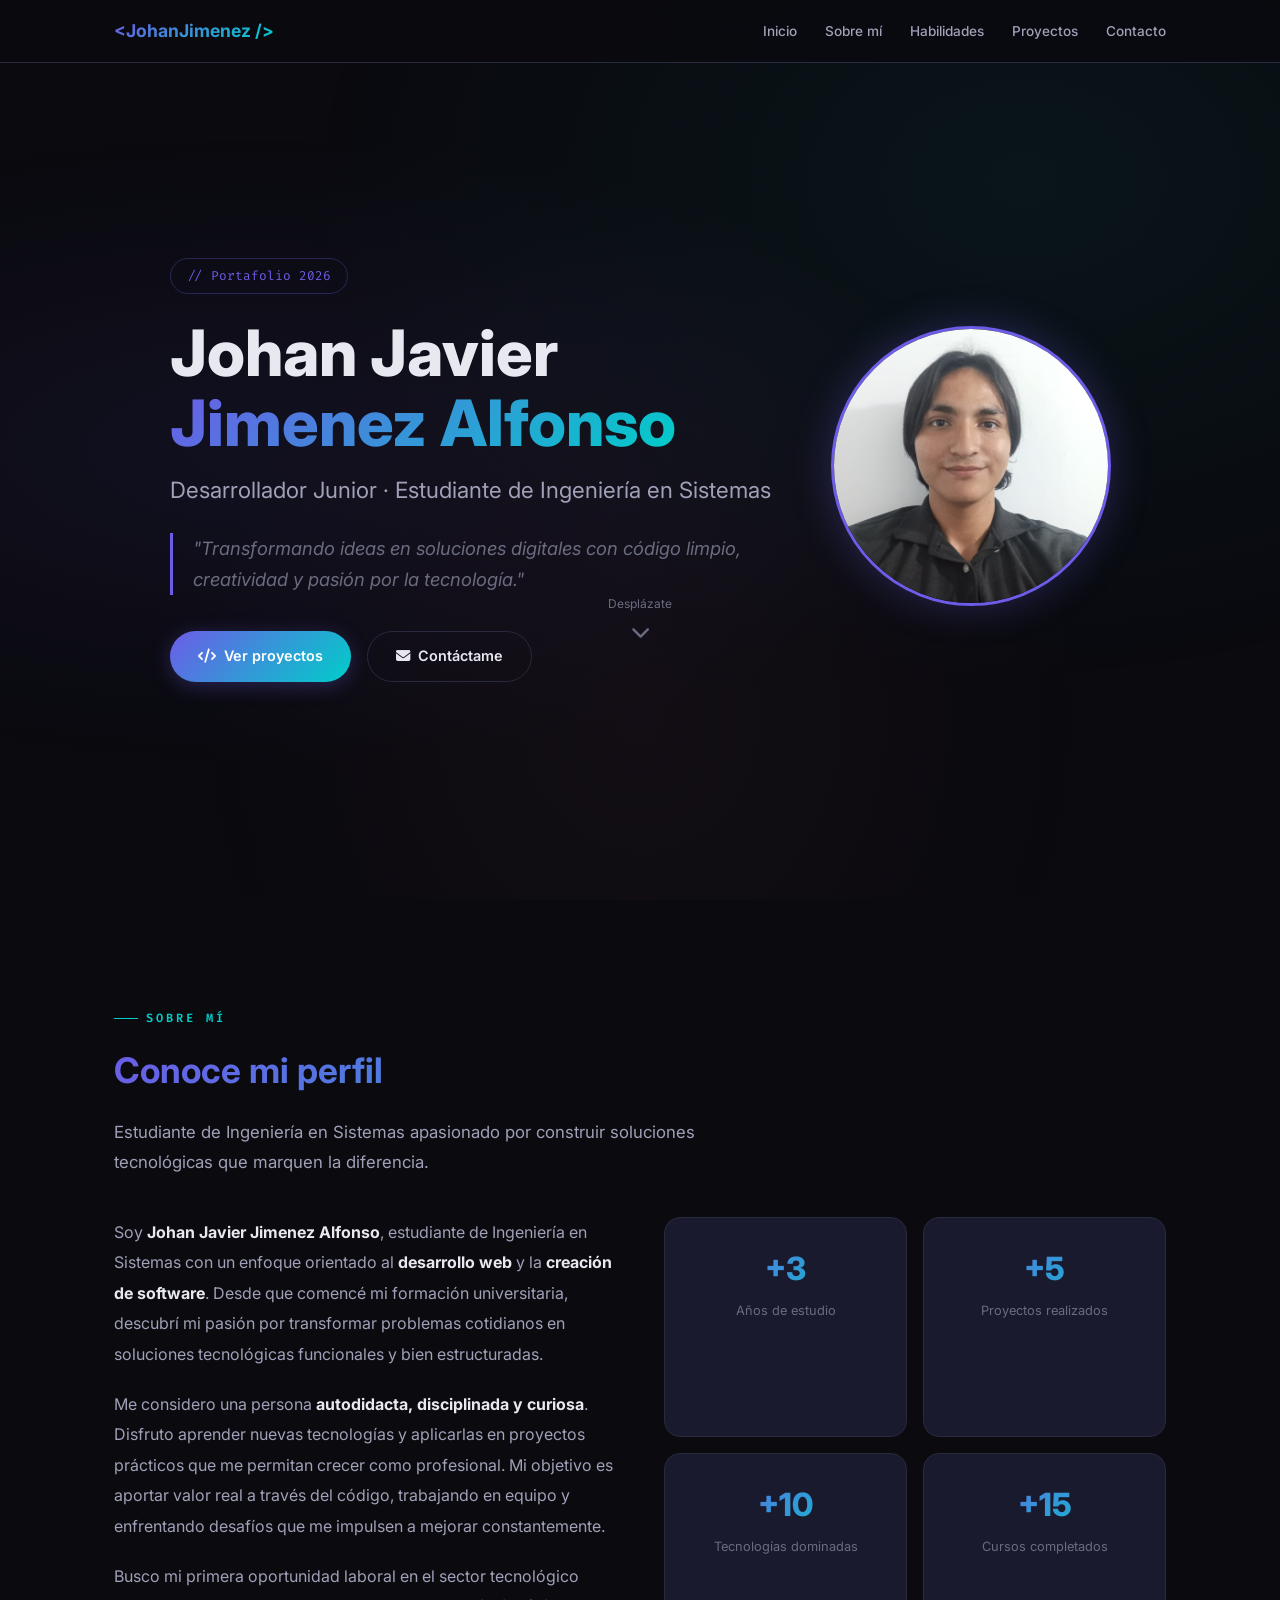
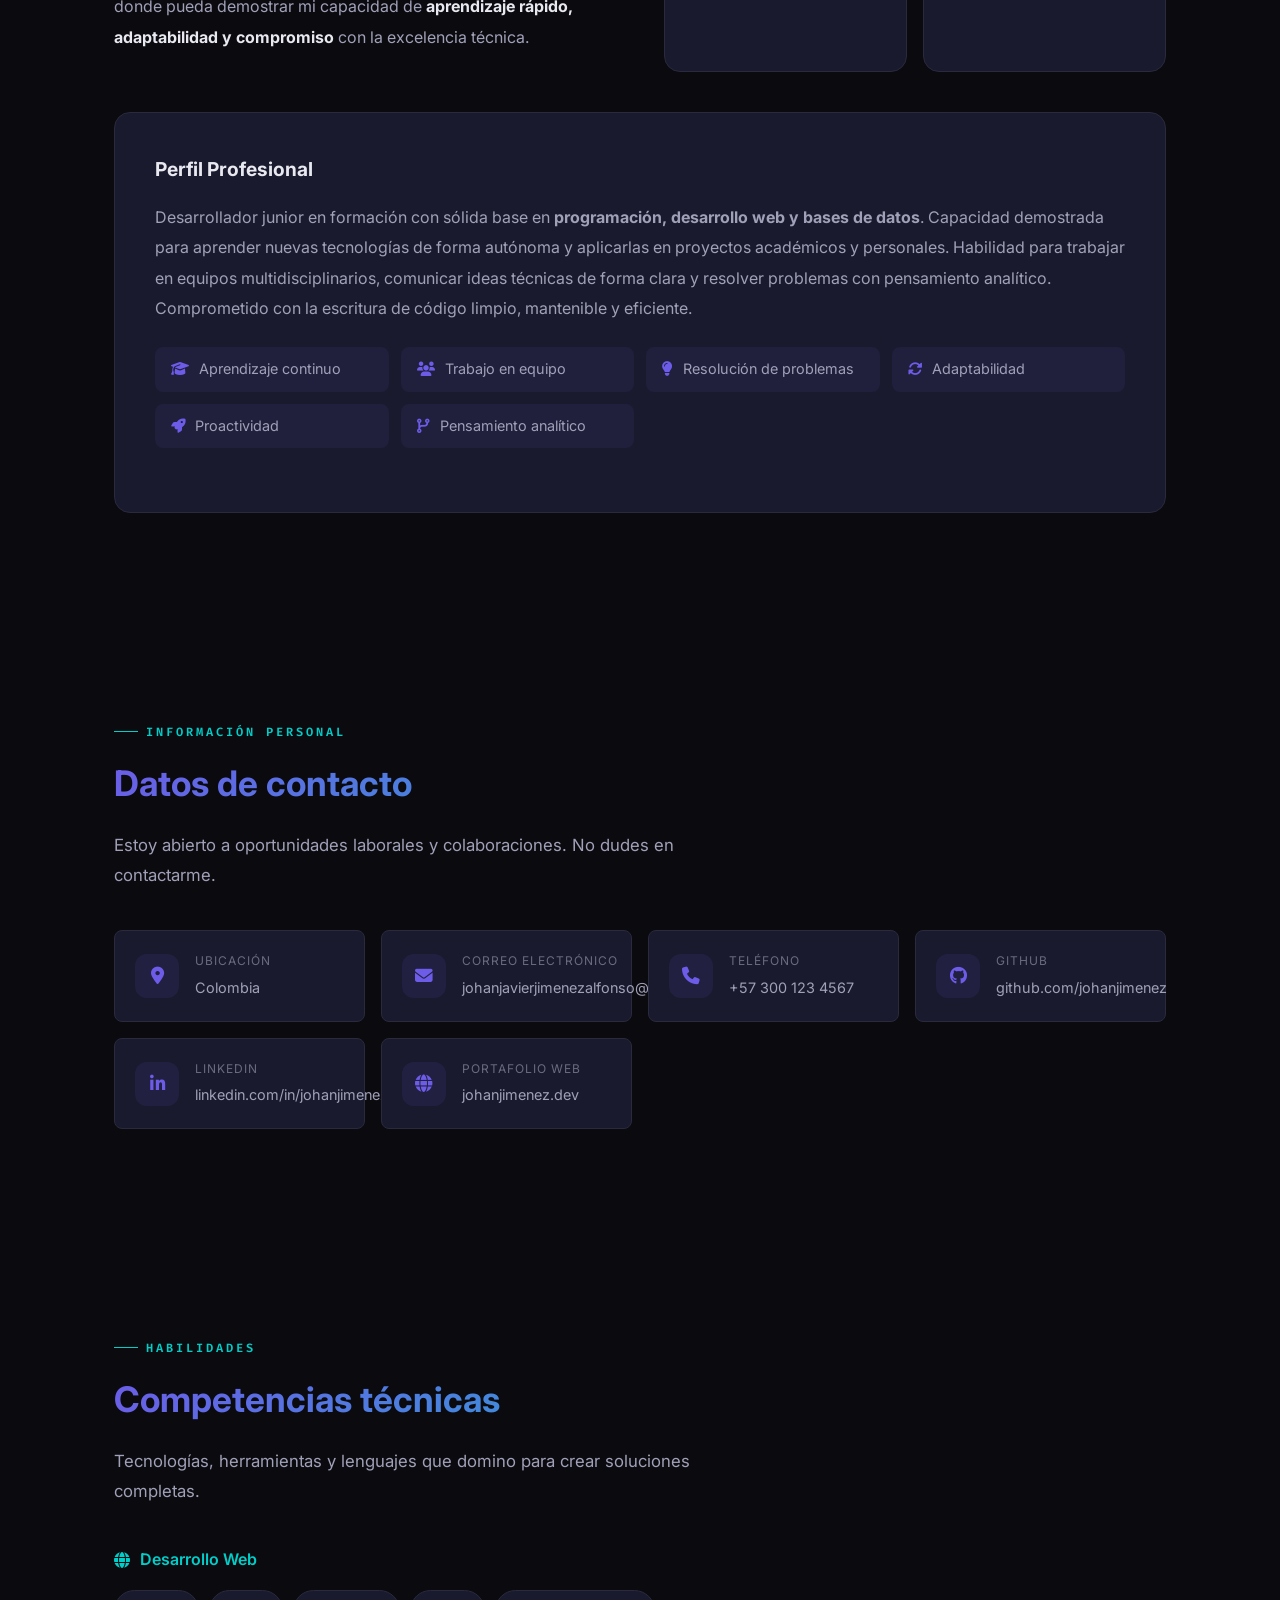
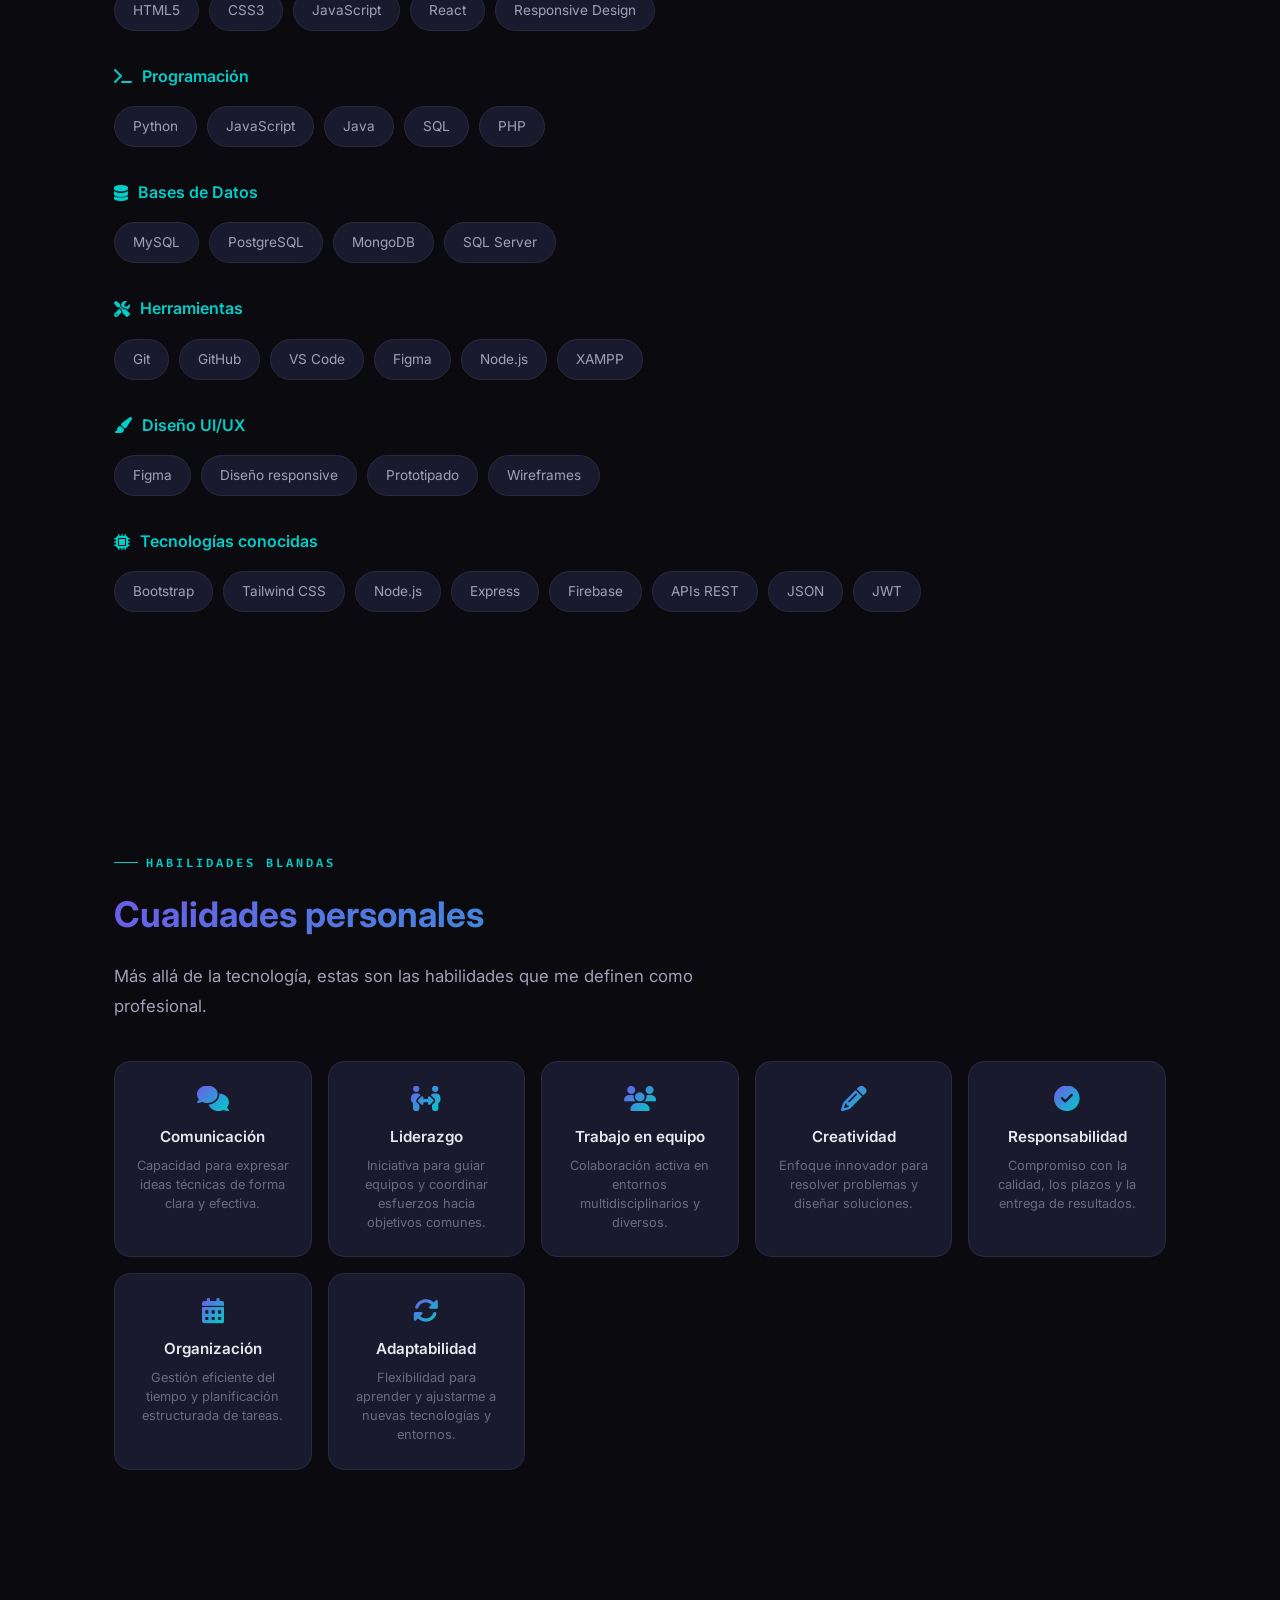
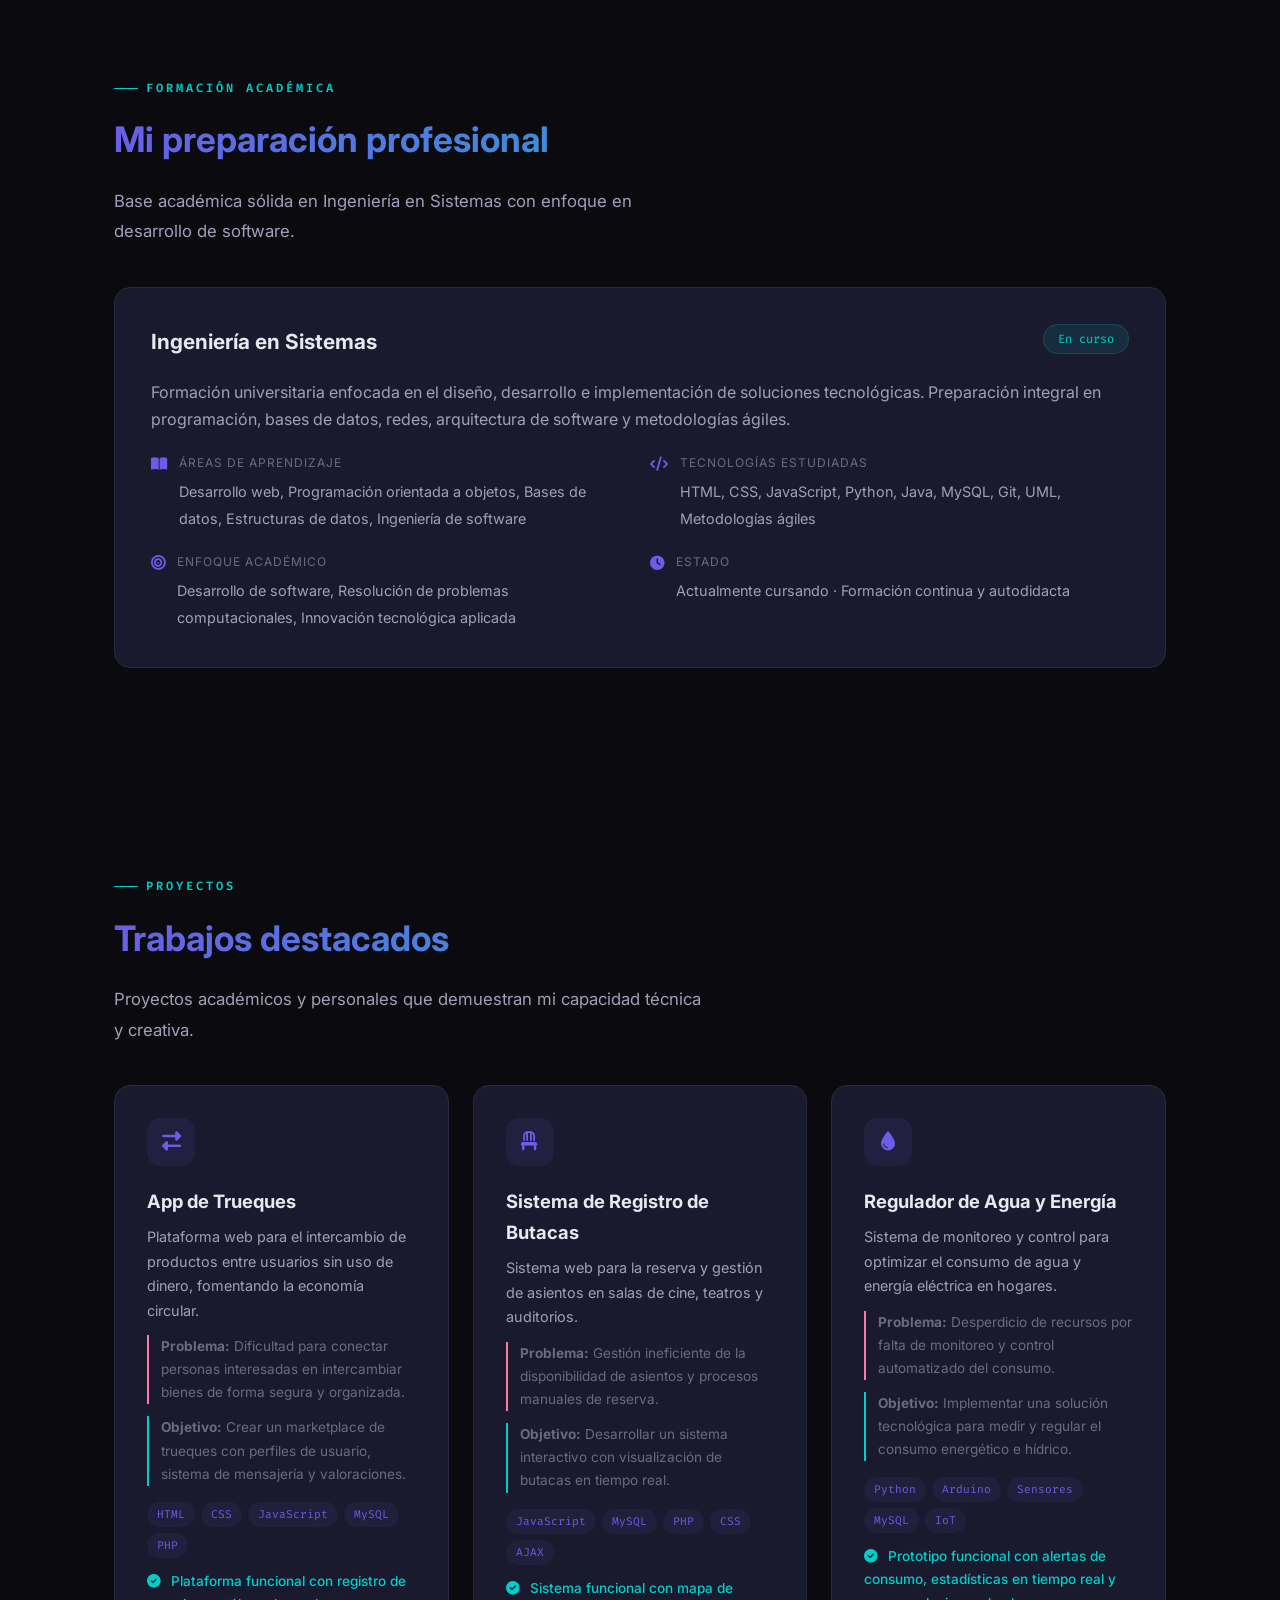
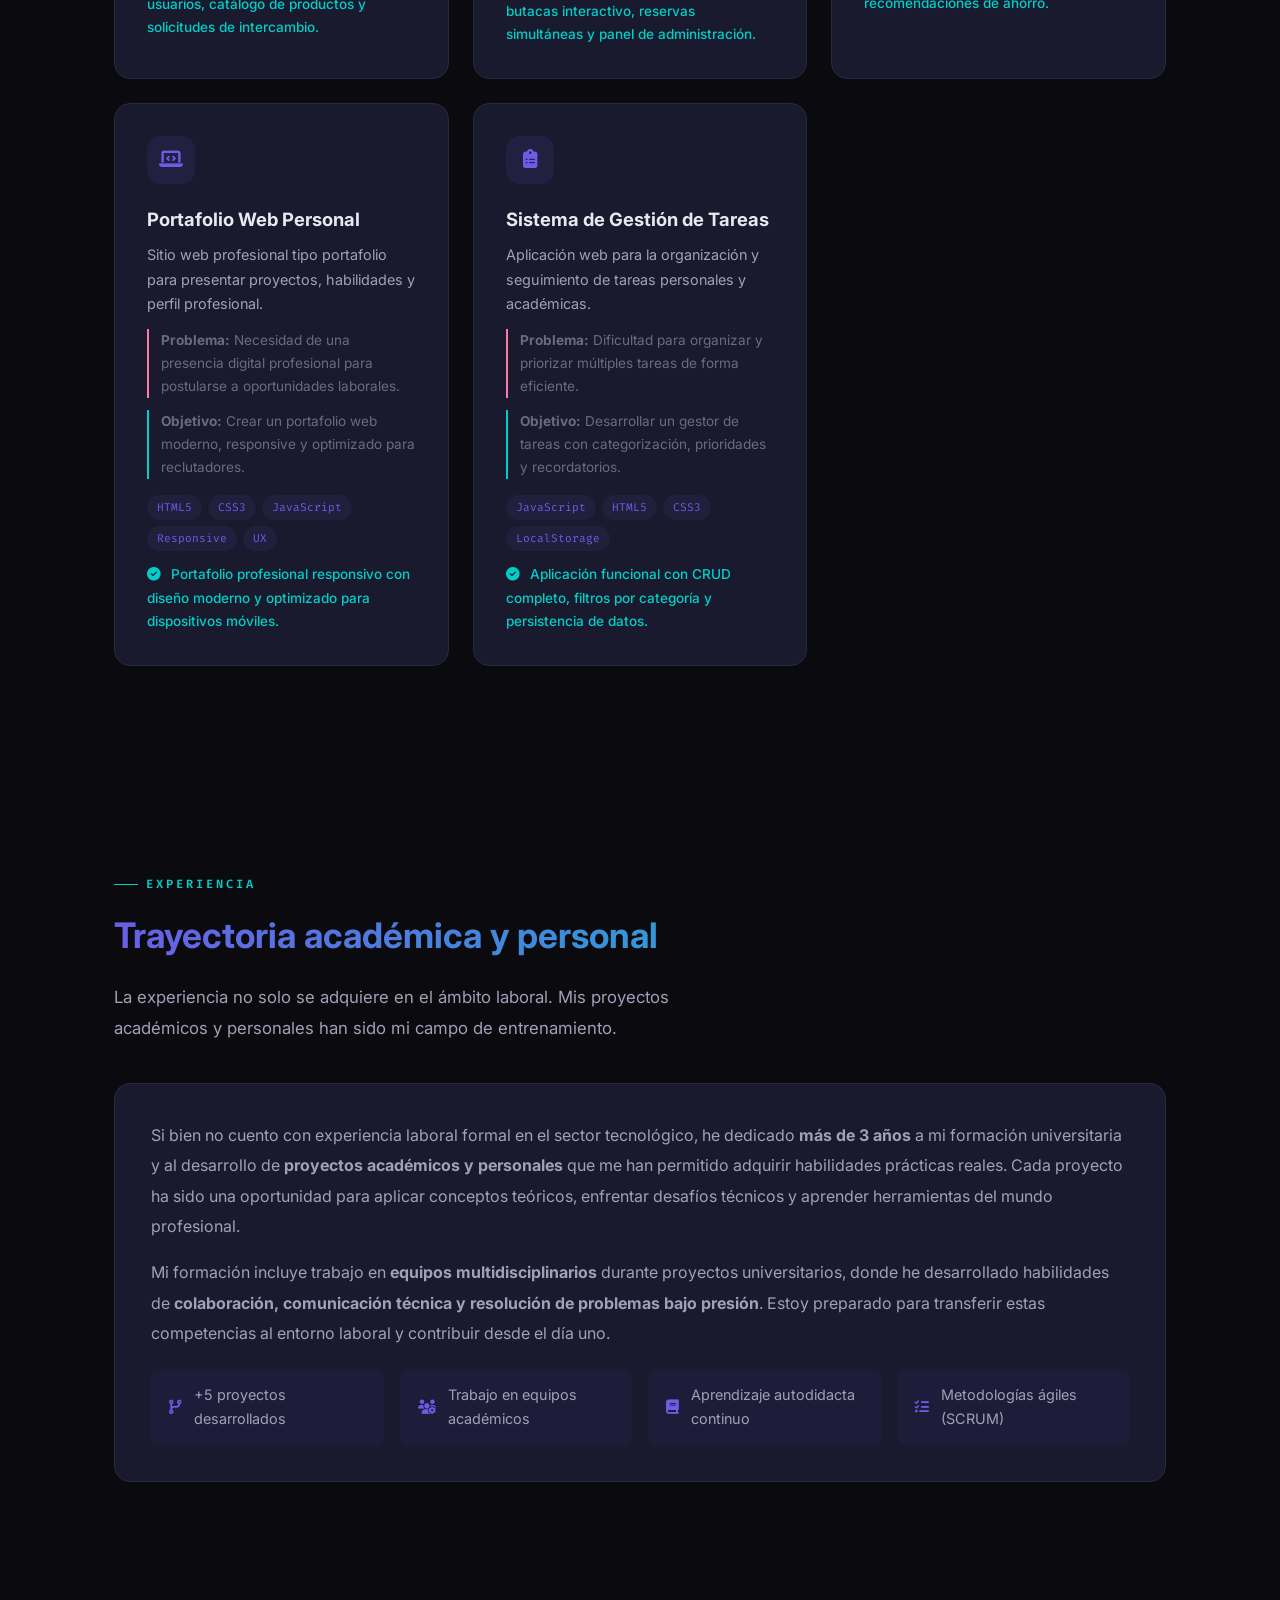
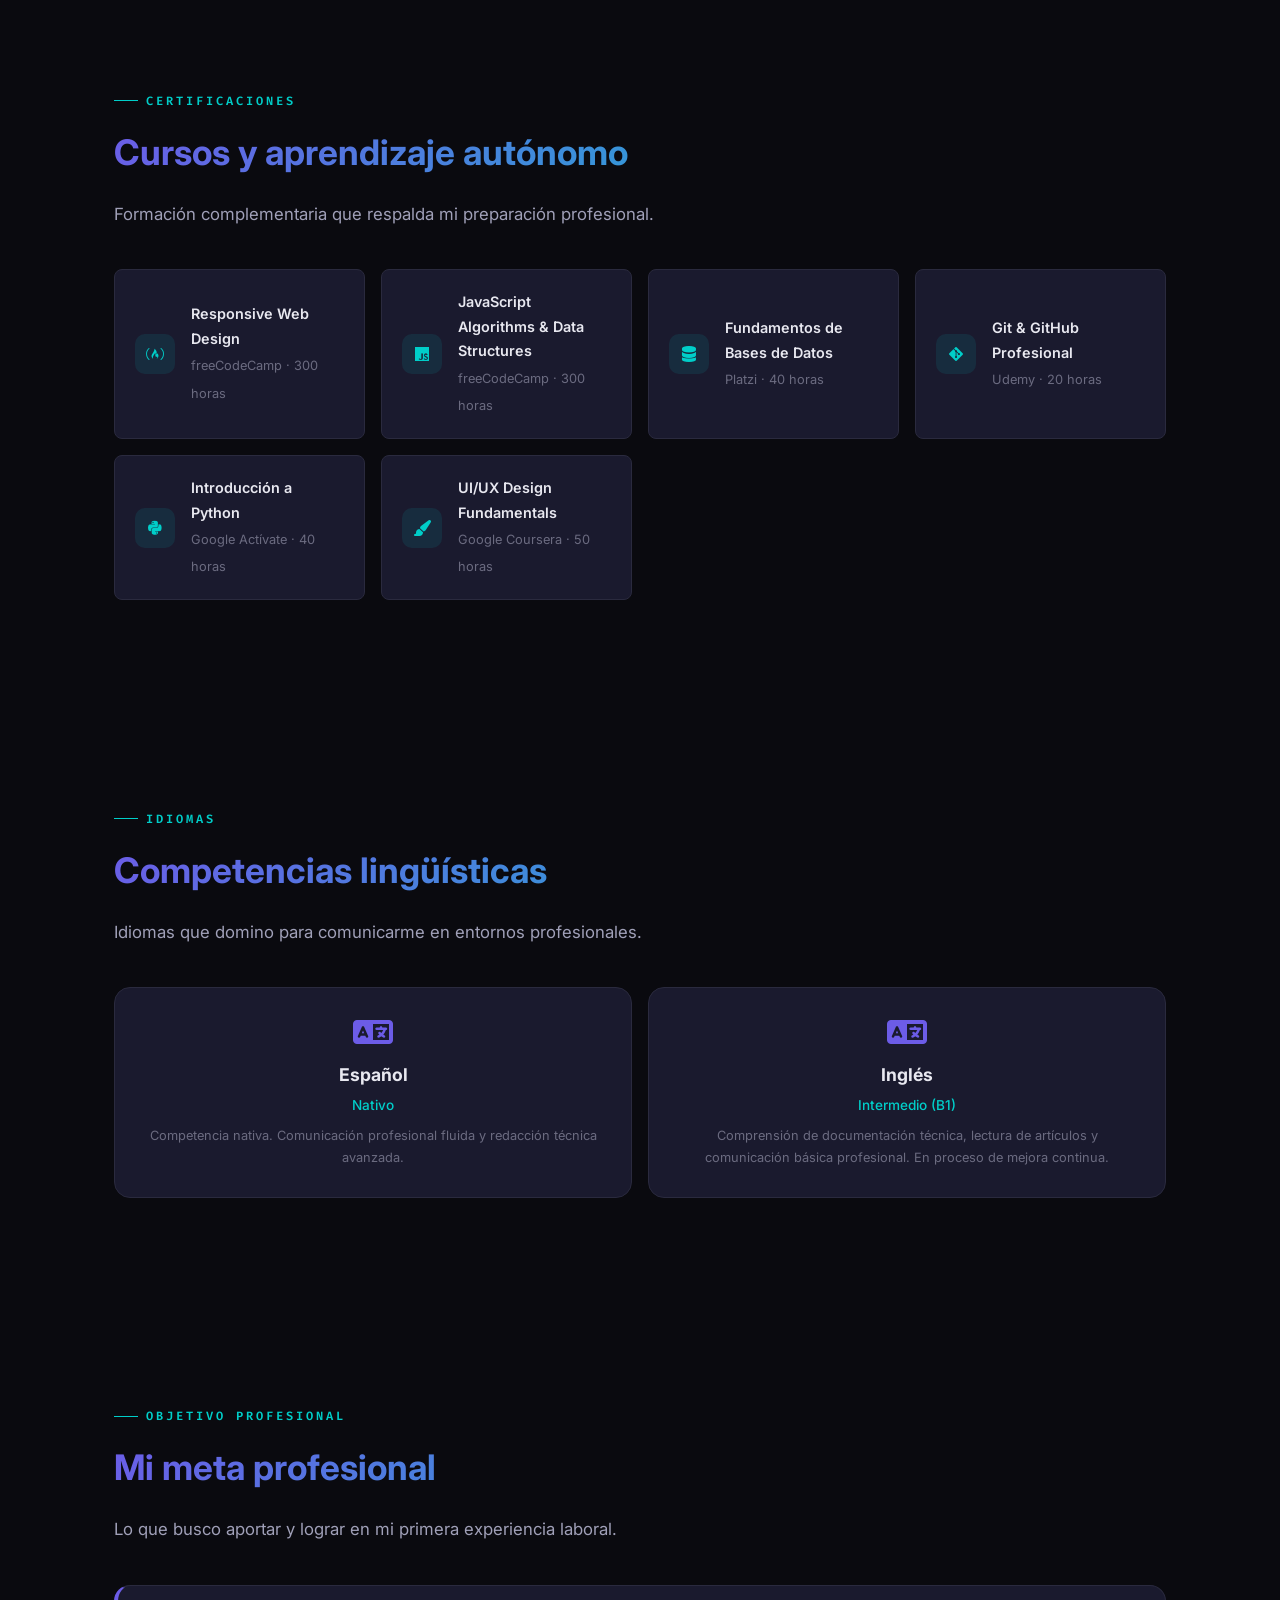
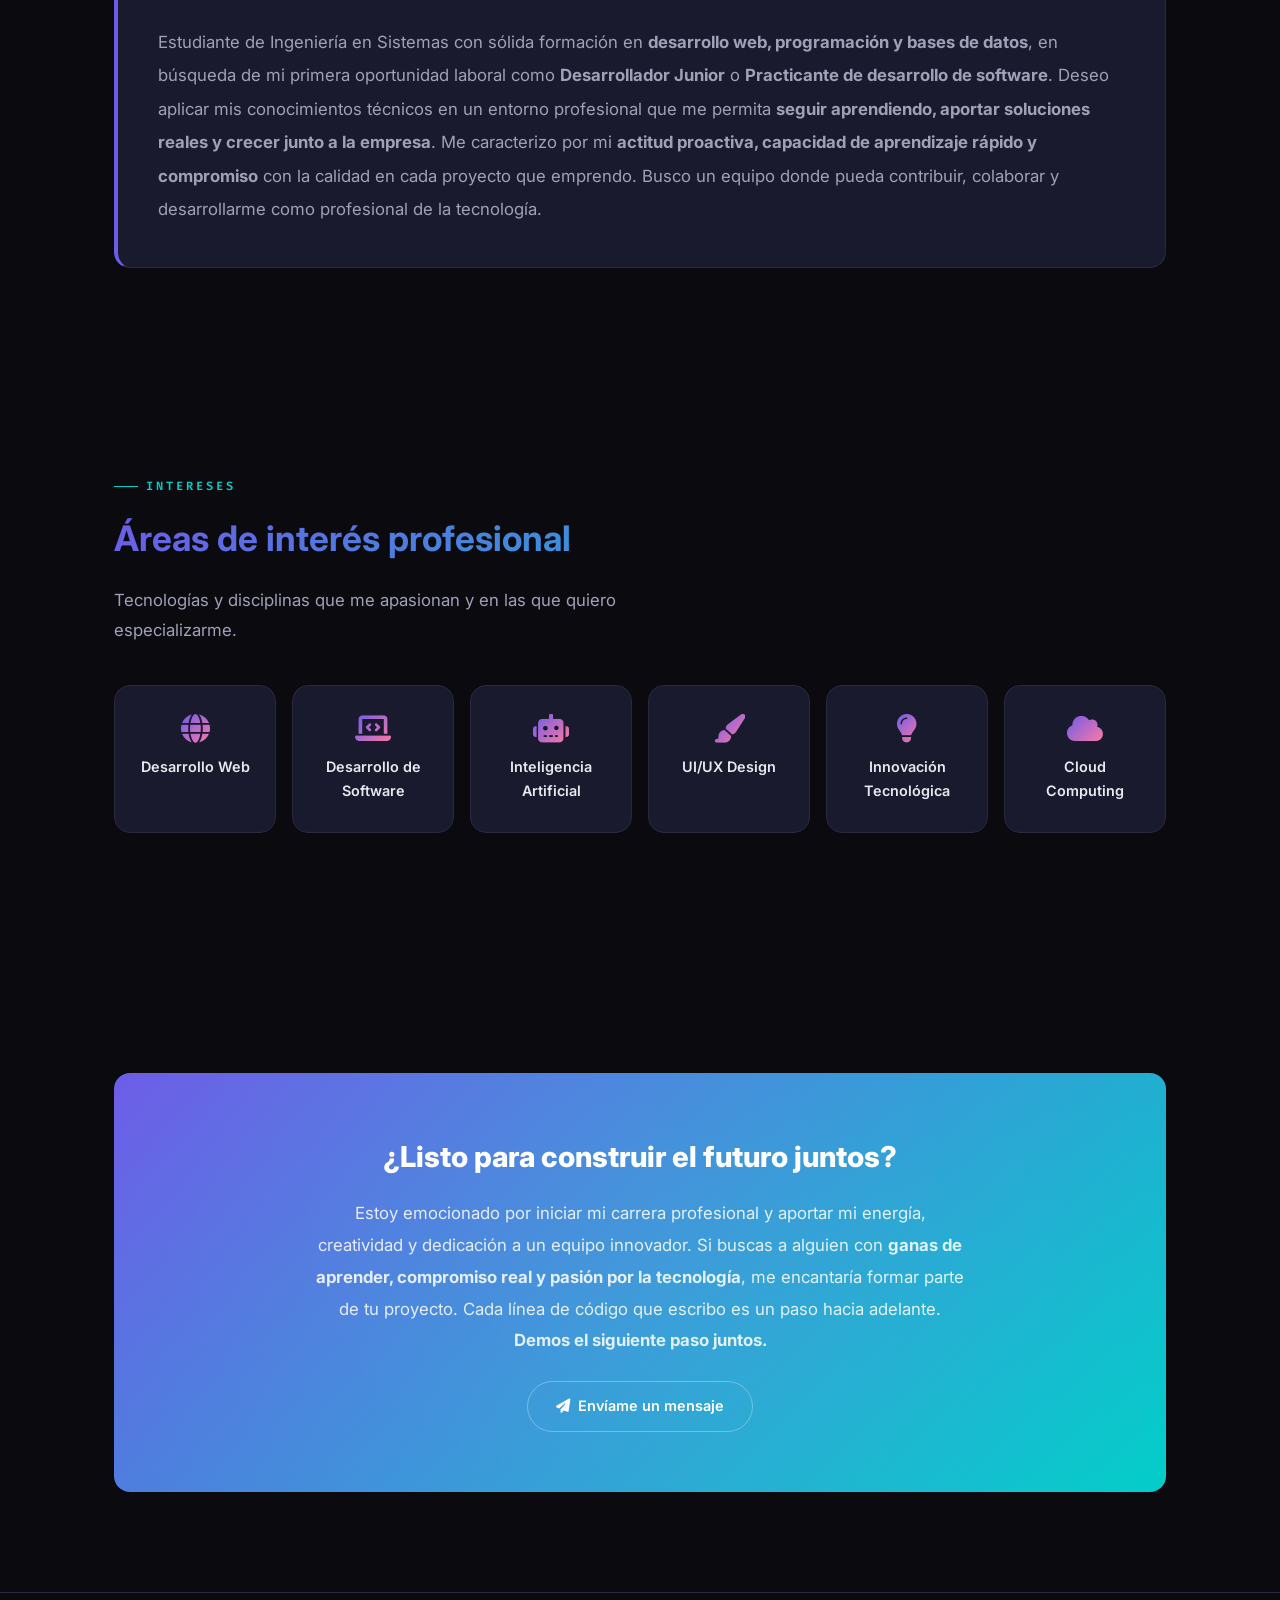
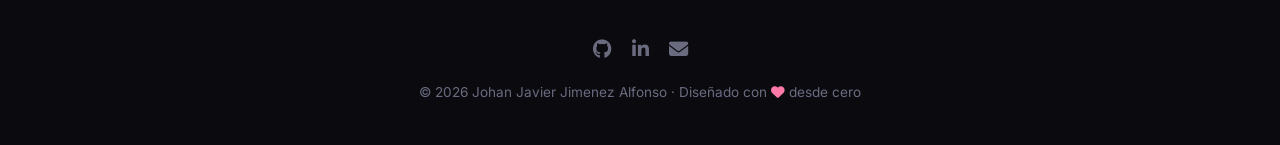
==== commit e591d1b7: "Subiendo proyecto" ====
--- a/index.html
+++ b/index.html
@@ -1219,11 +1219,11 @@
                         <span>Colombia</span>
                     </div>
                 </a>
-                <a href="mailto:johan.jimenez@email.com" class="contact-item">
+                <a href="mailto:johanjavierjimenezalfonso@gmail.com?subject=Contacto%20desde%20tu%20portafolio&body=Hola%20Johan%2C%0A%0A" class="contact-item">
                     <div class="contact-icon"><i class="fas fa-envelope"></i></div>
                     <div class="contact-info">
                         <label>Correo electrónico</label>
-                        <span>johan.jimenez@email.com</span>
+                        <span>johanjavierjimenezalfonso@gmail.com</span>
                     </div>
                 </a>
                 <a href="tel:+573001234567" class="contact-item">
@@ -1675,7 +1675,7 @@
                     proyecto. Cada línea de código que escribo es un paso hacia adelante. <strong>Demos 
                     el siguiente paso juntos.</strong>
                 </p>
-                <a href="mailto:johan.jimenez@email.com" class="btn btn-outline">
+                <a href="mailto:johanjavierjimenezalfonso@gmail.com?subject=Contacto%20desde%20mi%20portafolio&body=Hola%20Johan%2C%0A%0A" class="btn btn-outline">
                     <i class="fas fa-paper-plane"></i> Envíame un mensaje
                 </a>
             </div>
@@ -1687,7 +1687,7 @@
             <div class="social-links">
                 <a href="https://github.com/johanjimenez" target="_blank" aria-label="GitHub"><i class="fab fa-github"></i></a>
                 <a href="https://linkedin.com/in/johanjimenez" target="_blank" aria-label="LinkedIn"><i class="fab fa-linkedin-in"></i></a>
-                <a href="mailto:johan.jimenez@email.com" aria-label="Email"><i class="fas fa-envelope"></i></a>
+                <a href="mailto:johanjavierjimenezalfonso@gmail.com?subject=Contacto%20desde%20tu%20portafolio&body=Hola%20Johan%2C%0A%0A" aria-label="Email"><i class="fas fa-envelope"></i></a>
             </div>
             <p>&copy; 2026 Johan Javier Jimenez Alfonso &middot; Diseñado con <i class="fas fa-heart" style="color: var(--accent-3);"></i> desde cero</p>
         </div>
